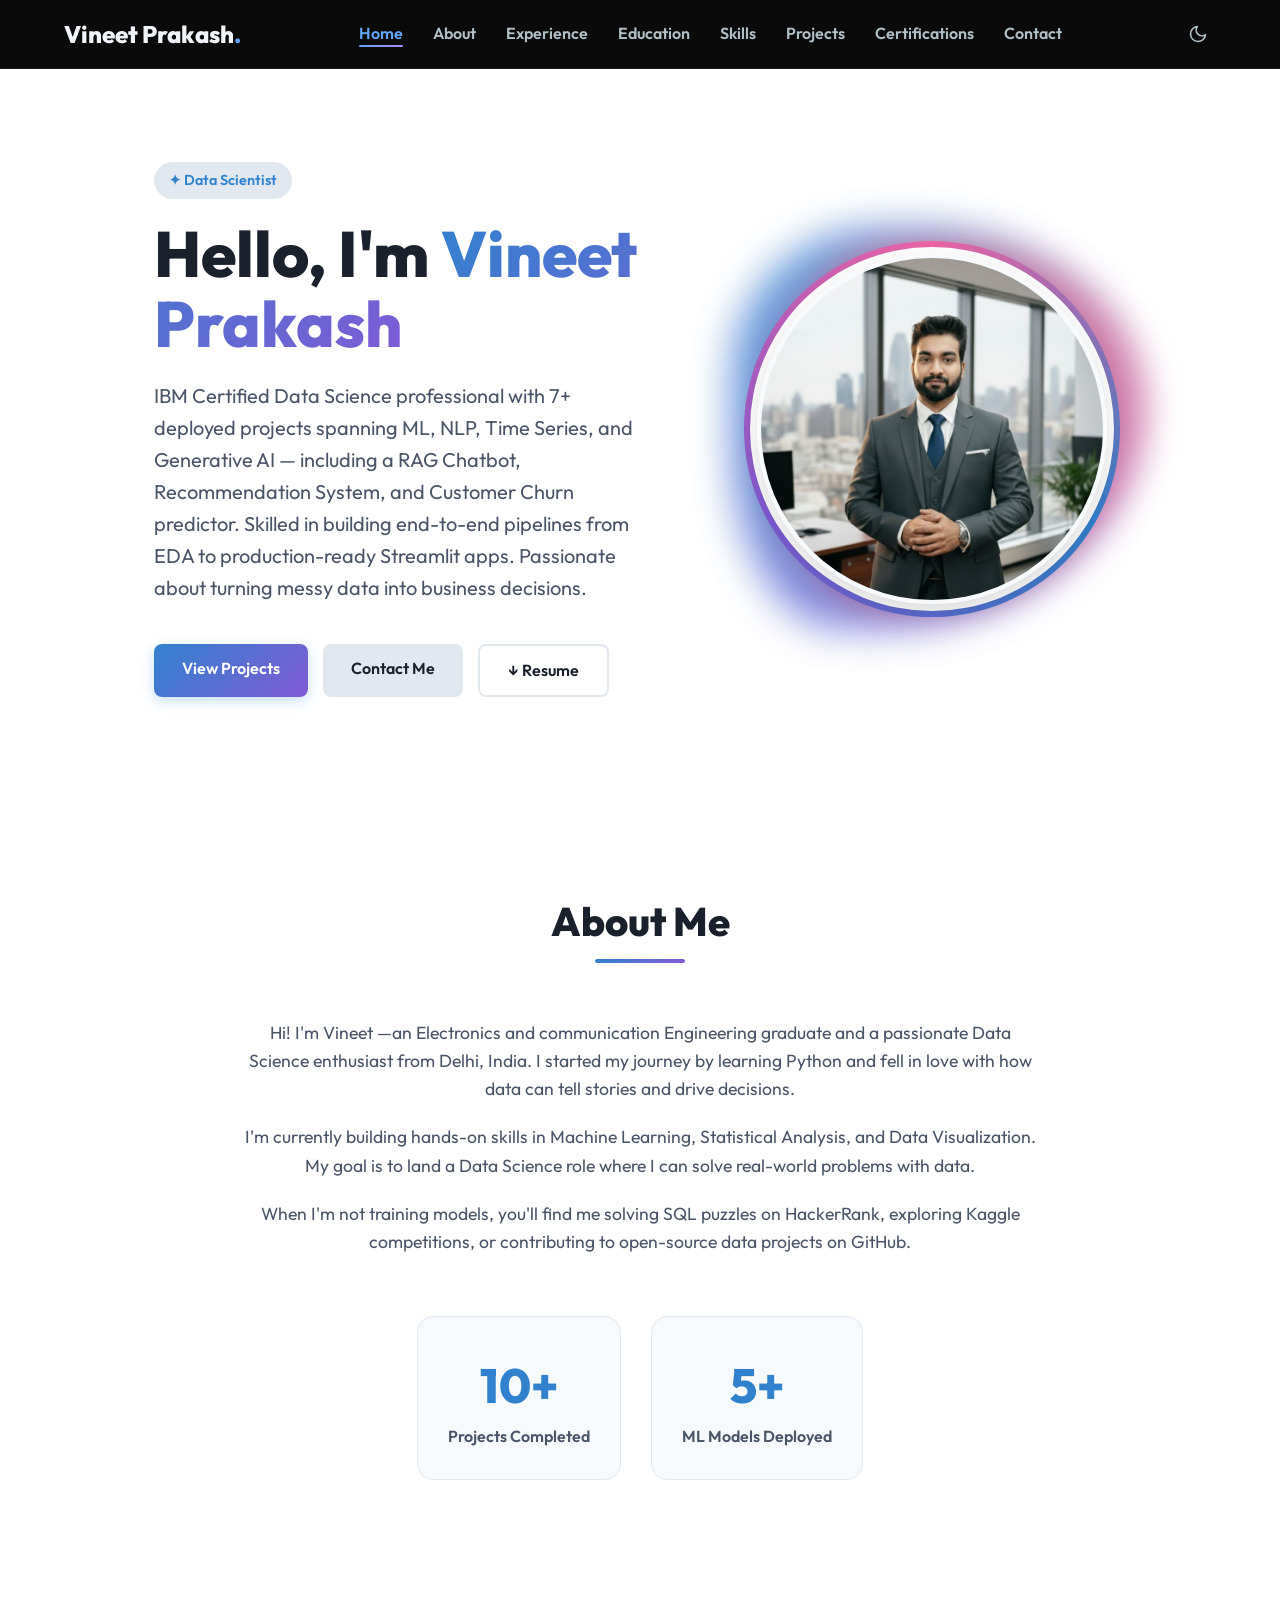
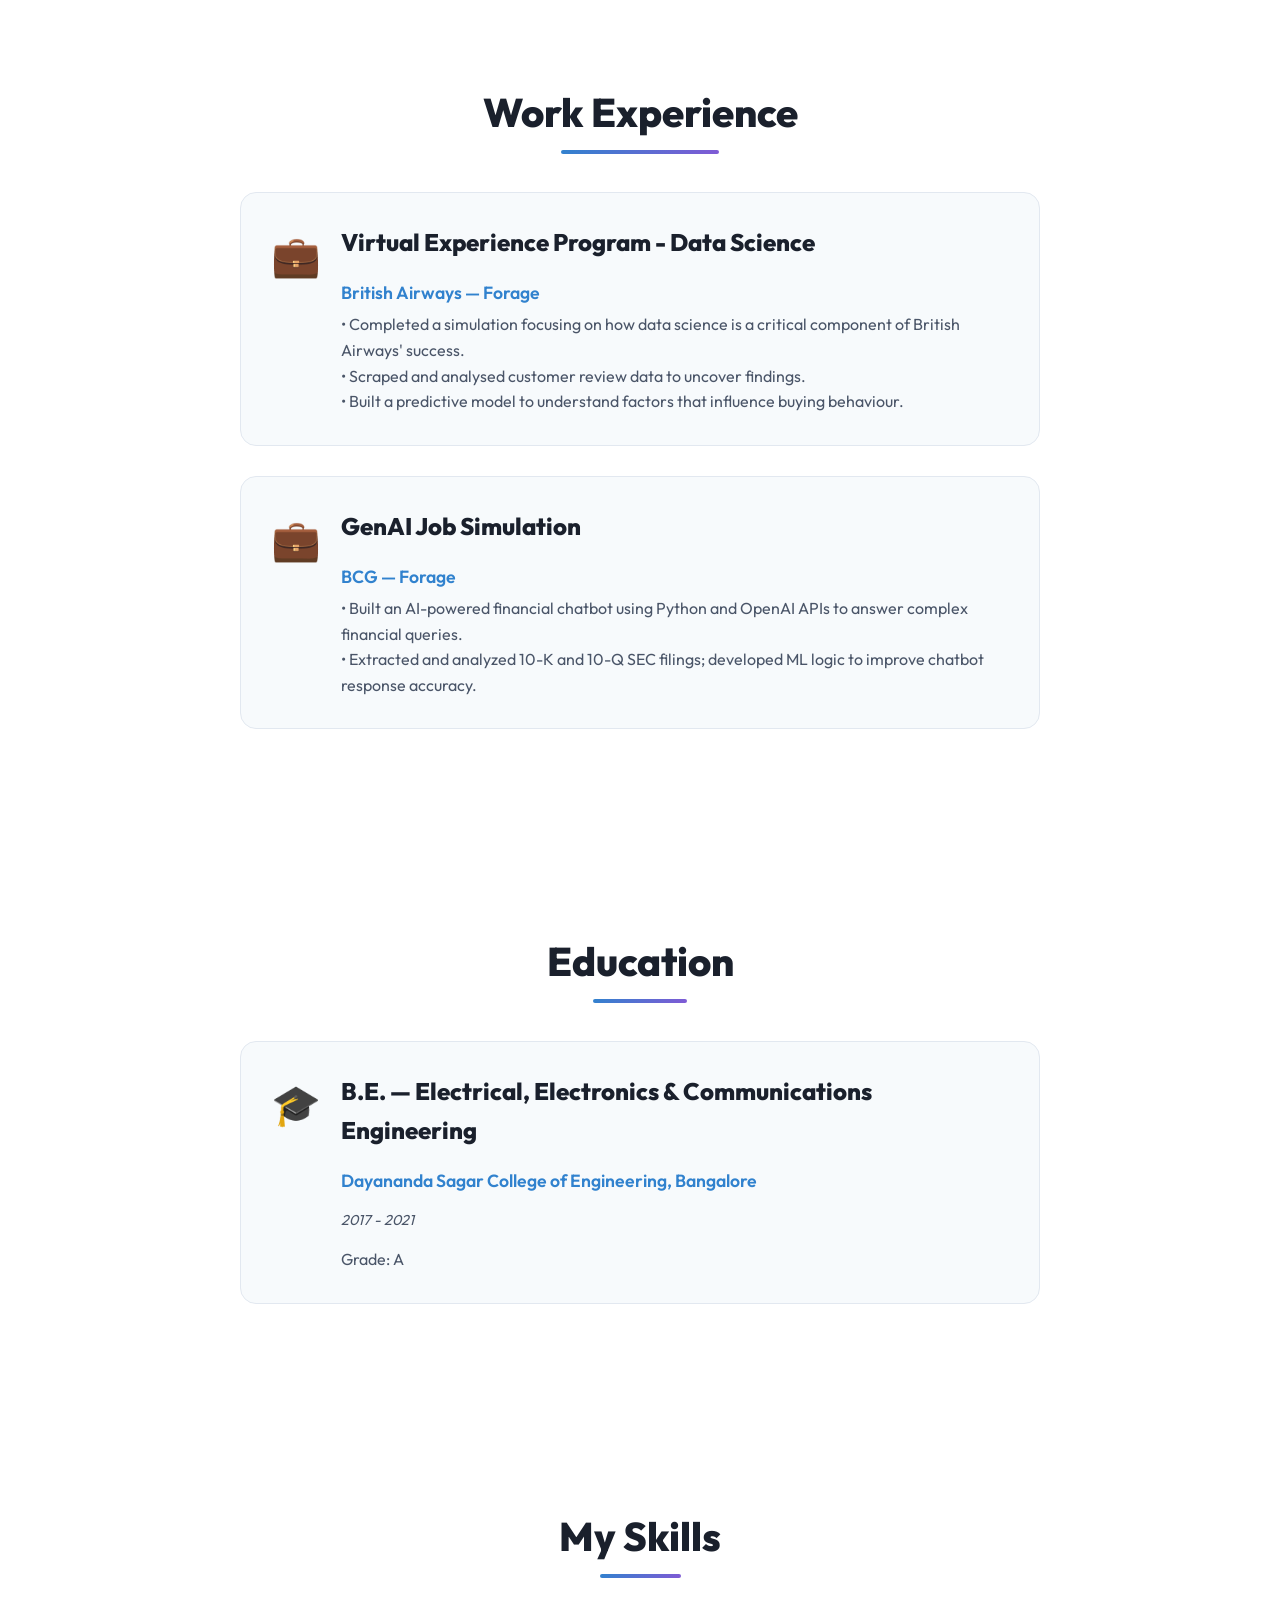
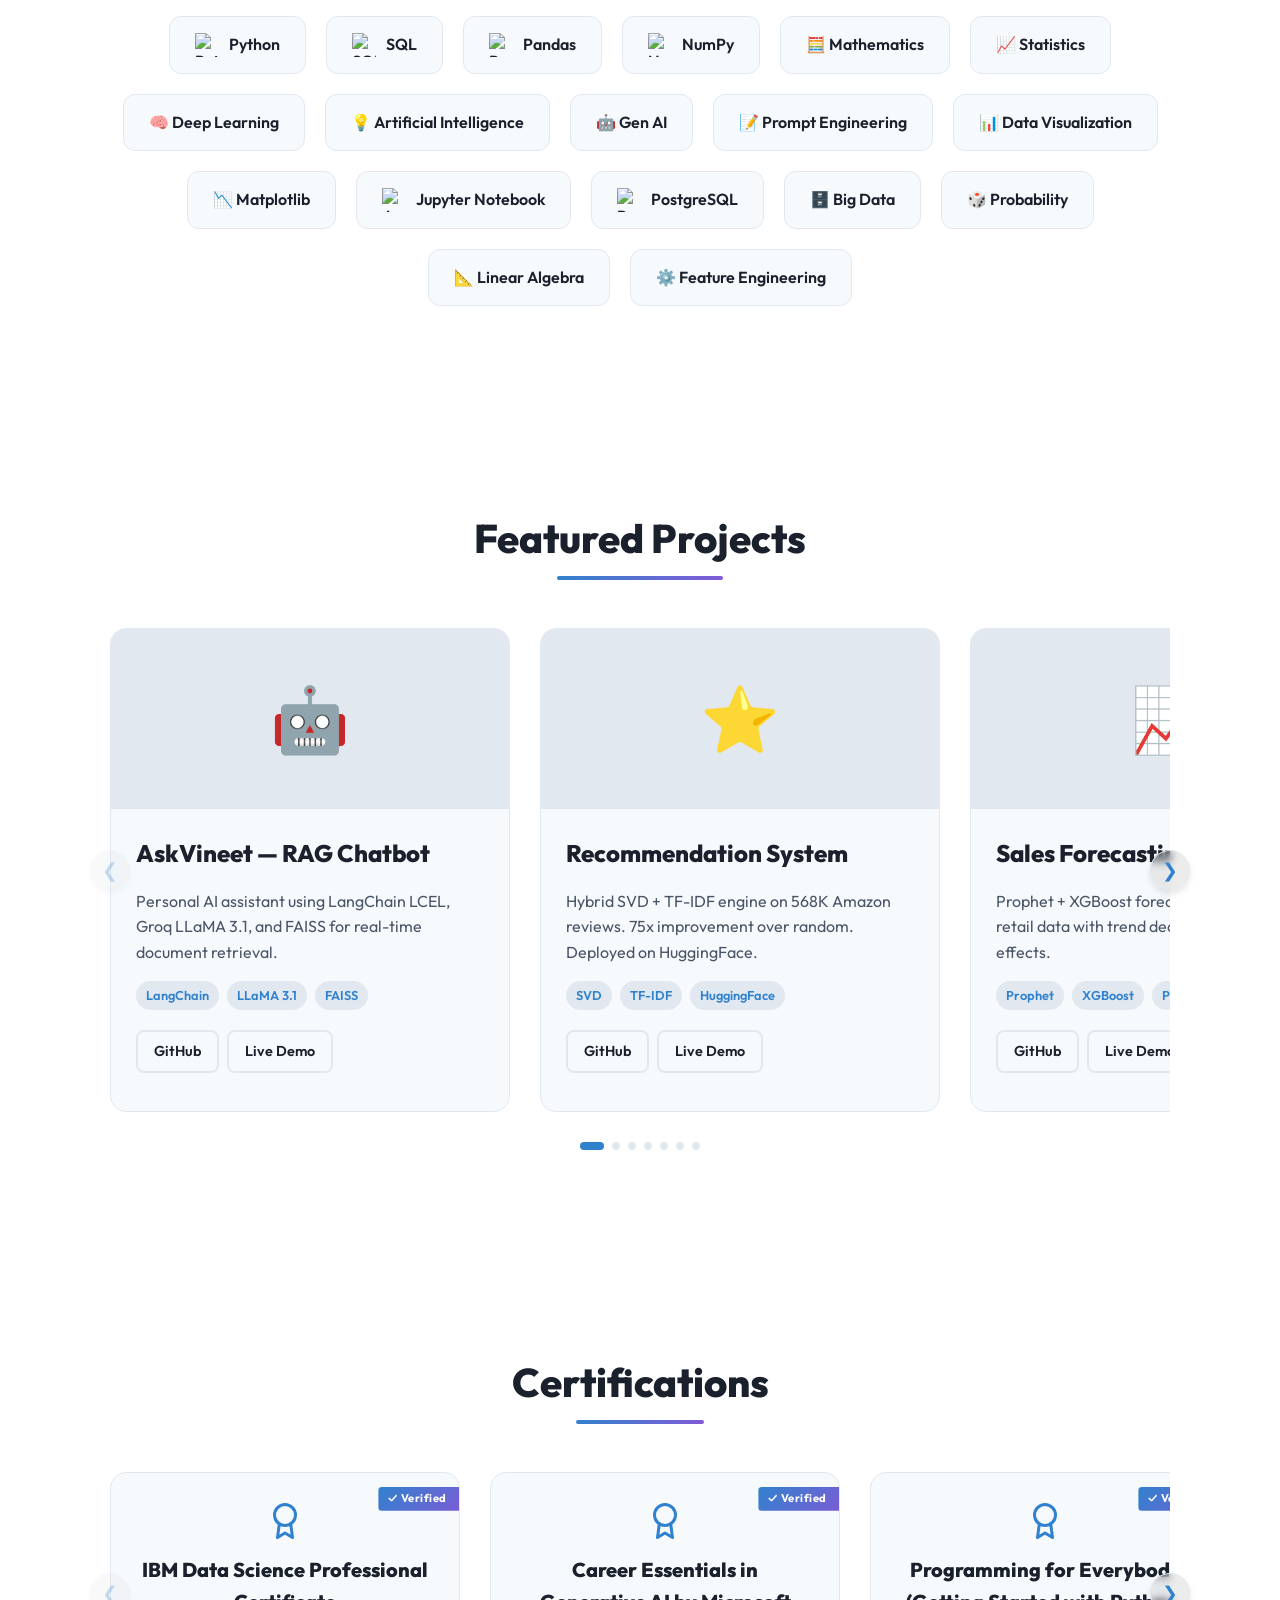
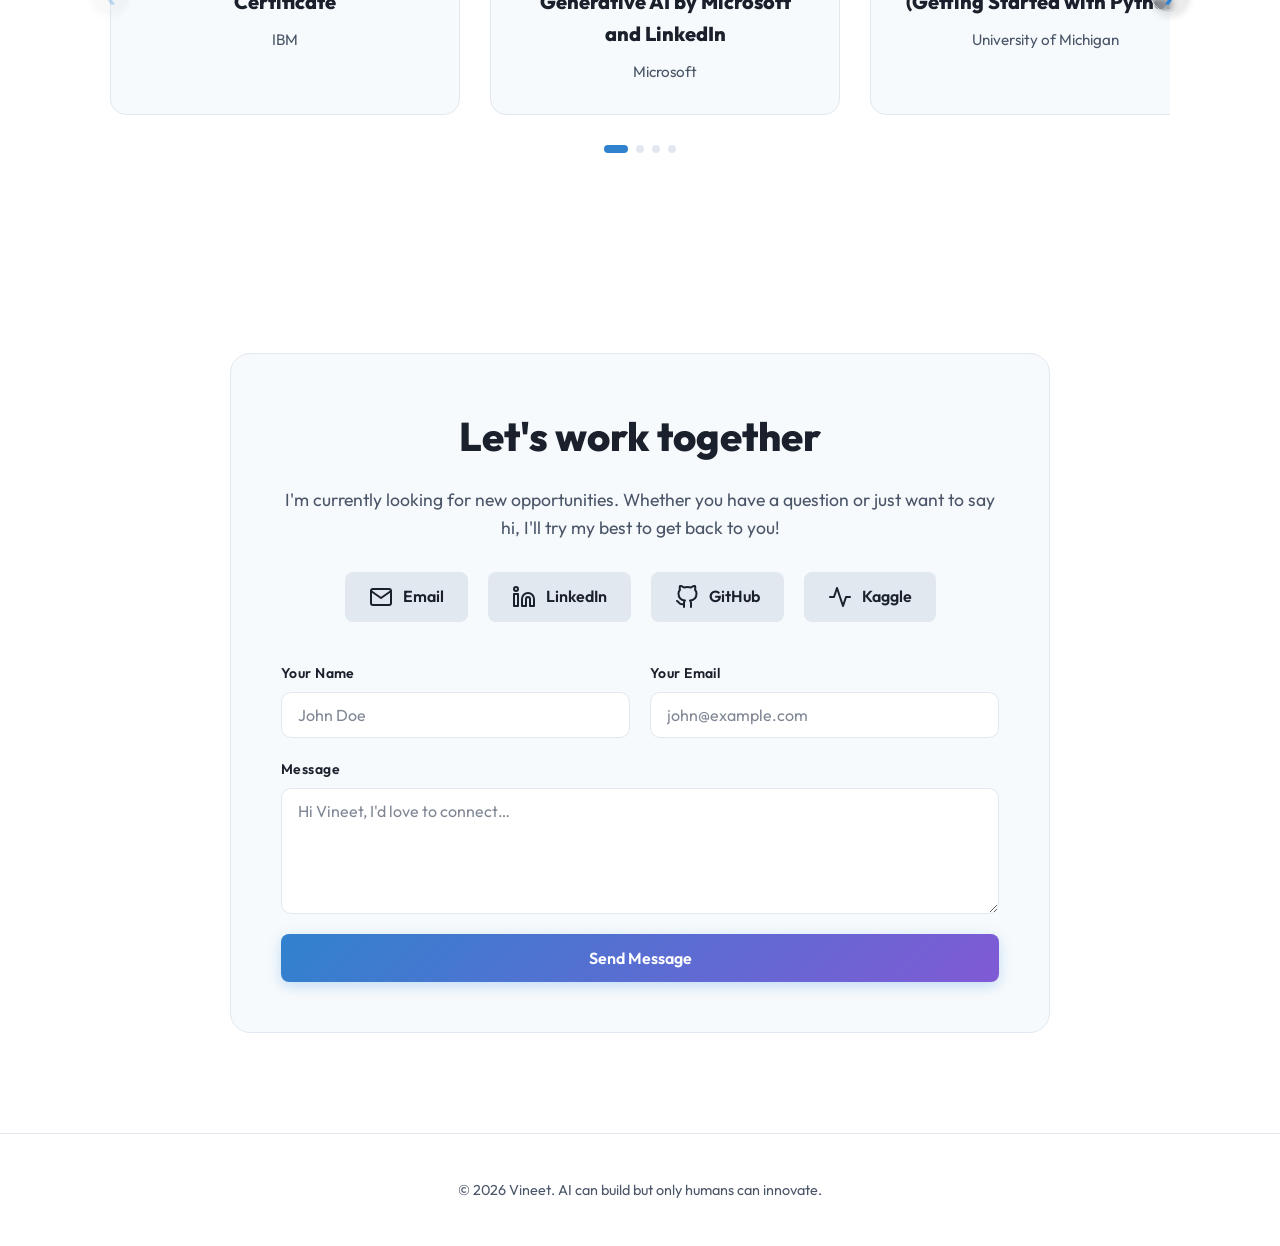
==== index.html @ a3dae2c3 "Add files via upload" ====
<!DOCTYPE html>
<html lang="en">

<head>
    <meta charset="UTF-8">
    <meta name="viewport" content="width=device-width, initial-scale=1.0">
    <title>Vineet | Data Scientist</title>
    <!-- Google Fonts -->
    <link rel="preconnect" href="https://fonts.googleapis.com">
    <link rel="preconnect" href="https://fonts.gstatic.com" crossorigin>
    <link href="https://fonts.googleapis.com/css2?family=Outfit:wght@300;400;600;800&family=Roboto+Mono&display=swap"
        rel="stylesheet">
    <link rel="stylesheet" href="style.css">
</head>

<body>

    <!-- ================= NAVBAR ================= -->
    <nav class="navbar" id="navbar">
        <div class="logo">Vineet Prakash<span class="dot">.</span></div>
        <button class="hamburger" id="hamburger" aria-label="Toggle Menu" aria-expanded="false">
            <span></span><span></span><span></span>
        </button>
        <ul class="nav-links" id="nav-links">
            <li><a href="#home" class="nav-link">Home</a></li>
            <li><a href="#about" class="nav-link">About</a></li>
            <li><a href="#experience" class="nav-link">Experience</a></li>
            <li><a href="#education" class="nav-link">Education</a></li>
            <li><a href="#skills" class="nav-link">Skills</a></li>
            <li><a href="#projects" class="nav-link">Projects</a></li>
            <li><a href="#certifications" class="nav-link">Certifications</a></li>
            <li><a href="#contact" class="nav-link">Contact</a></li>
        </ul>
        <button id="theme-toggle" class="theme-toggle" aria-label="Toggle Theme">
            <svg id="moon-icon" xmlns="http://www.w3.org/2000/svg" width="20" height="20" viewBox="0 0 24 24"
                fill="none" stroke="currentColor" stroke-width="2" stroke-linecap="round" stroke-linejoin="round"
                class="feather feather-moon">
                <path d="M21 12.79A9 9 0 1 1 11.21 3 7 7 0 0 0 21 12.79z"></path>
            </svg>
            <svg id="sun-icon" xmlns="http://www.w3.org/2000/svg" width="20" height="20" viewBox="0 0 24 24" fill="none"
                stroke="currentColor" stroke-width="2" stroke-linecap="round" stroke-linejoin="round"
                class="feather feather-sun" style="display: none;">
                <circle cx="12" cy="12" r="5"></circle>
                <line x1="12" y1="1" x2="12" y2="3"></line>
                <line x1="12" y1="21" x2="12" y2="23"></line>
                <line x1="4.22" y1="4.22" x2="5.64" y2="5.64"></line>
                <line x1="18.36" y1="18.36" x2="19.78" y2="19.78"></line>
                <line x1="1" y1="12" x2="3" y2="12"></line>
                <line x1="21" y1="12" x2="23" y2="12"></line>
                <line x1="4.22" y1="19.78" x2="5.64" y2="18.36"></line>
                <line x1="18.36" y1="5.64" x2="19.78" y2="4.22"></line>
            </svg>
        </button>
    </nav>
    <div class="nav-overlay" id="nav-overlay"></div>

    <!-- ================= HERO ================= -->
    <section id="home" class="hero">
        <div class="hero-content">
            <div class="badge">✦ Data Scientist</div>
            <h1>Hello, I'm <span class="gradient-text">Vineet Prakash</span></h1>
            <p>IBM Certified Data Science professional with 7+ deployed projects spanning ML, NLP, Time Series, and Generative AI — including a RAG Chatbot, Recommendation System, and Customer Churn predictor. 
                Skilled in building end-to-end pipelines from EDA to production-ready Streamlit apps. Passionate about turning messy data into business decisions.
            </p>
            <div class="hero-buttons">
                <a href="#projects" class="btn btn-primary">View Projects</a>
                <a href="#contact" class="btn btn-secondary">Contact Me</a>
                <a href="resume.pdf" download class="btn btn-outline">↓ Resume</a>
            </div>
        </div>
        <div class="hero-graphic">
            <div class="blob"></div>
            <div class="blob blob-2"></div>
            <div class="profile-wrapper">
                <div class="dp-ring"></div>
                <div class="dp-ripple"></div>
                <img src="profile.jpg" alt="Vineet Prakash" class="profile-img">
            </div>
        </div>
    </section>

    <!-- ================= ABOUT ================= -->
    <section id="about" class="about section">
        <h2 class="section-title">About Me</h2>
        <div class="about-content grid">
            <div class="about-text">
                <p>
                    Hi! I'm Vineet —an Electronics and communication Engineering graduate and a passionate Data Science
                    enthusiast from Delhi, India. I started my journey by learning Python and fell in love with how data
                    can tell stories and drive decisions.
                </p>
                <p>
                    I'm currently building hands-on skills in Machine Learning, Statistical Analysis, and Data
                    Visualization.
                    My goal is to land a Data Science role where I can solve real-world problems with data.
                </p>
                <p>
                    When I'm not training models, you'll find me solving SQL puzzles on HackerRank,
                    exploring Kaggle competitions, or contributing to open-source data projects on GitHub.
                </p>
            </div>
            <div class="about-stats">
                <div class="stat-box">
                    <h3>10+</h3>
                    <p>Projects Completed</p>
                </div>
                <div class="stat-box">
                    <h3>5+</h3>
                    <p>ML Models Deployed</p>
                </div>
            </div>
        </div>
    </section>

    <!-- ================= EXPERIENCE ================= -->
    <section id="experience" class="experience section">
        <h2 class="section-title">Work Experience</h2>
        <div class="education-grid">
            <div class="education-card">
                <div class="education-icon">💼</div>
                <div class="education-info">
                    <h3>Virtual Experience Program - Data Science</h3>
                    <p class="institution">British Airways — Forage</p>
                    <p class="description">
                        • Completed a simulation focusing on how data science is a critical component of British Airways' success.<br>
                        • Scraped and analysed customer review data to uncover findings.<br>
                        • Built a predictive model to understand factors that influence buying behaviour.
                    </p>
                </div>
            </div>
            
            <div class="education-card">
                <div class="education-icon">💼</div>
                <div class="education-info">
                    <h3>GenAI Job Simulation</h3>
                    <p class="institution">BCG — Forage</p>
                    <p class="description">
                        • Built an AI-powered financial chatbot using Python and OpenAI APIs to answer complex financial queries.<br>
                        • Extracted and analyzed 10-K and 10-Q SEC filings; developed ML logic to improve chatbot response accuracy.
                    </p>
                </div>
            </div>
        </div>
    </section>

    <!-- ================= EDUCATION ================= -->
    <section id="education" class="education section">
        <h2 class="section-title">Education</h2>
        <div class="education-grid">
            <div class="education-card">
                <div class="education-icon">🎓</div>
                <div class="education-info">
                    <h3>B.E. — Electrical, Electronics & Communications Engineering</h3>
                    <p class="institution">Dayananda Sagar College of Engineering, Bangalore</p>
                    <p class="duration">2017 - 2021</p>
                    <p class="description">Grade: A</p>
                </div>
            </div>
        </div>
    </section>

    <!-- ================= SKILLS ================= -->
    <section id="skills" class="skills section">
        <h2 class="section-title">My Skills</h2>
        <div class="skill-container">
            <a href="https://www.linkedin.com/in/vineetprakash03/details/skills/" target="_blank" rel="noopener noreferrer" class="skill"><img src="https://cdn.jsdelivr.net/gh/devicons/devicon/icons/python/python-original.svg"
                    alt="Python" class="skill-icon"> Python</a>
            <a href="https://www.linkedin.com/in/vineetprakash03/details/skills/" target="_blank" rel="noopener noreferrer" class="skill"><img
                    src="https://cdn.jsdelivr.net/gh/devicons/devicon/icons/sqldeveloper/sqldeveloper-original.svg"
                    alt="SQL" class="skill-icon"> SQL</a>
            <a href="https://www.linkedin.com/in/vineetprakash03/details/skills/" target="_blank" rel="noopener noreferrer" class="skill"><img src="https://cdn.jsdelivr.net/gh/devicons/devicon/icons/pandas/pandas-original.svg"
                    alt="Pandas" class="skill-icon"> Pandas</a>
            <a href="https://www.linkedin.com/in/vineetprakash03/details/skills/" target="_blank" rel="noopener noreferrer" class="skill"><img src="https://cdn.jsdelivr.net/gh/devicons/devicon/icons/numpy/numpy-original.svg"
                    alt="NumPy" class="skill-icon"> NumPy</a>
            <a href="https://www.linkedin.com/in/vineetprakash03/details/skills/" target="_blank" rel="noopener noreferrer" class="skill">🧮 Mathematics</a>
            <a href="https://www.linkedin.com/in/vineetprakash03/details/skills/" target="_blank" rel="noopener noreferrer" class="skill">📈 Statistics</a>
            <a href="https://www.linkedin.com/in/vineetprakash03/details/skills/" target="_blank" rel="noopener noreferrer" class="skill">🧠 Deep Learning</a>
            <a href="https://www.linkedin.com/in/vineetprakash03/details/skills/" target="_blank" rel="noopener noreferrer" class="skill">💡 Artificial Intelligence</a>
            <a href="https://www.linkedin.com/in/vineetprakash03/details/skills/" target="_blank" rel="noopener noreferrer" class="skill">🤖 Gen AI</a>
            <a href="https://www.linkedin.com/in/vineetprakash03/details/skills/" target="_blank" rel="noopener noreferrer" class="skill">📝 Prompt Engineering</a>
            <a href="https://www.linkedin.com/in/vineetprakash03/details/skills/" target="_blank" rel="noopener noreferrer" class="skill">📊 Data Visualization</a>
            <a href="https://www.linkedin.com/in/vineetprakash03/details/skills/" target="_blank" rel="noopener noreferrer" class="skill">📉 Matplotlib</a>
            <a href="https://www.linkedin.com/in/vineetprakash03/details/skills/" target="_blank" rel="noopener noreferrer" class="skill"><img src="https://cdn.jsdelivr.net/gh/devicons/devicon/icons/jupyter/jupyter-original.svg" alt="Jupyter" class="skill-icon"> Jupyter Notebook</a>
            <a href="https://www.linkedin.com/in/vineetprakash03/details/skills/" target="_blank" rel="noopener noreferrer" class="skill"><img src="https://cdn.jsdelivr.net/gh/devicons/devicon/icons/postgresql/postgresql-original.svg" alt="PostgreSQL" class="skill-icon"> PostgreSQL</a>
            <a href="https://www.linkedin.com/in/vineetprakash03/details/skills/" target="_blank" rel="noopener noreferrer" class="skill">🗄️ Big Data</a>
            <a href="https://www.linkedin.com/in/vineetprakash03/details/skills/" target="_blank" rel="noopener noreferrer" class="skill">🎲 Probability</a>
            <a href="https://www.linkedin.com/in/vineetprakash03/details/skills/" target="_blank" rel="noopener noreferrer" class="skill">📐 Linear Algebra</a>
            <a href="https://www.linkedin.com/in/vineetprakash03/details/skills/" target="_blank" rel="noopener noreferrer" class="skill">⚙️ Feature Engineering</a>
        </div>
    </section>

    <!-- ================= PROJECTS ================= -->
    <section id="projects" class="projects section">
        <h2 class="section-title">Featured Projects</h2>
        <div class="slider-wrapper" id="projects-slider">
            <button class="slider-btn left" aria-label="Scroll left">&#10094;</button>
            <div class="project-grid slider-content" id="projects-content">
                <div class="project-card">
                    <div class="project-img-placeholder">🤖</div>
                    <div class="project-info">
                        <h3>AskVineet — RAG Chatbot</h3>
                        <p>Personal AI assistant using LangChain LCEL, Groq LLaMA 3.1, and FAISS for real-time document retrieval.</p>
                        <div class="project-tags">
                            <span>LangChain</span><span>LLaMA 3.1</span><span>FAISS</span>
                        </div>
                        <div style="display: flex; gap: 0.5rem; margin-top: 1rem;">
                            <a href="https://github.com/vin1bun/rag-chatbot" target="_blank" rel="noopener noreferrer" class="btn btn-outline" style="padding: 0.5rem 1rem; font-size: 0.9rem;">GitHub</a>
                            <a href="https://rag-chatbot-nzuynzjvn4c2iwj6tfm9dr.streamlit.app/" target="_blank" rel="noopener noreferrer" class="btn btn-outline" style="padding: 0.5rem 1rem; font-size: 0.9rem;">Live Demo</a>
                        </div>
                    </div>
                </div>
                <div class="project-card">
                    <div class="project-img-placeholder">⭐</div>
                    <div class="project-info">
                        <h3>Recommendation System</h3>
                        <p>Hybrid SVD + TF-IDF engine on 568K Amazon reviews. 75x improvement over random. Deployed on HuggingFace.</p>
                        <div class="project-tags">
                            <span>SVD</span><span>TF-IDF</span><span>HuggingFace</span>
                        </div>
                        <div style="display: flex; gap: 0.5rem; margin-top: 1rem;">
                            <a href="https://github.com/vin1bun/recommendation-system" target="_blank" rel="noopener noreferrer" class="btn btn-outline" style="padding: 0.5rem 1rem; font-size: 0.9rem;">GitHub</a>
                            <a href="https://recommendation-system-muslueqcfthbzlbzbdowwe.streamlit.app/" target="_blank" rel="noopener noreferrer" class="btn btn-outline" style="padding: 0.5rem 1rem; font-size: 0.9rem;">Live Demo</a>
                        </div>
                    </div>
                </div>
                <div class="project-card">
                    <div class="project-img-placeholder">📈</div>
                    <div class="project-info">
                        <h3>Sales Forecasting</h3>
                        <p>Prophet + XGBoost forecasting on 3M rows of retail data with trend decomposition and holiday effects.</p>
                        <div class="project-tags">
                            <span>Prophet</span><span>XGBoost</span><span>Python</span>
                        </div>
                        <div style="display: flex; gap: 0.5rem; margin-top: 1rem;">
                            <a href="https://github.com/vin1bun/store-sales-forecasting" target="_blank" rel="noopener noreferrer" class="btn btn-outline" style="padding: 0.5rem 1rem; font-size: 0.9rem;">GitHub</a>
                            <a href="https://store-sales-forecasting-hosig7yav6sekcchgkrkkk.streamlit.app/" target="_blank" rel="noopener noreferrer" class="btn btn-outline" style="padding: 0.5rem 1rem; font-size: 0.9rem;">Live Demo</a>
                        </div>
                    </div>
                </div>
                <div class="project-card">
                    <div class="project-img-placeholder">👥</div>
                    <div class="project-info">
                        <h3>Customer Churn Prediction</h3>
                        <p>XGBoost + SHAP + Optuna pipeline achieving AUC 0.829. Includes explainability dashboards for business use.</p>
                        <div class="project-tags">
                            <span>XGBoost</span><span>SHAP</span><span>Optuna</span>
                        </div>
                        <div style="display: flex; gap: 0.5rem; margin-top: 1rem;">
                            <a href="https://github.com/vin1bun/customer-churn-prediction" target="_blank" rel="noopener noreferrer" class="btn btn-outline" style="padding: 0.5rem 1rem; font-size: 0.9rem;">GitHub</a>
                            <a href="https://customer-churn-prediction-scoxvfmcnhs84xzcqxjqnh.streamlit.app/" target="_blank" rel="noopener noreferrer" class="btn btn-outline" style="padding: 0.5rem 1rem; font-size: 0.9rem;">Live Demo</a>
                        </div>
                    </div>
                </div>
                <div class="project-card">
                    <div class="project-img-placeholder">💳</div>
                    <div class="project-info">
                        <h3>Loan Default Classifier</h3>
                        <p>XGBoost + SMOTE for imbalanced credit risk data. AUC 0.743 with precision-recall threshold tuning.</p>
                        <div class="project-tags">
                            <span>XGBoost</span><span>SMOTE</span><span>Python</span>
                        </div>
                        <div style="display: flex; gap: 0.5rem; margin-top: 1rem;">
                            <a href="https://github.com/vin1bun/loan-default-prediction" target="_blank" rel="noopener noreferrer" class="btn btn-outline" style="padding: 0.5rem 1rem; font-size: 0.9rem;">GitHub</a>
                            <a href="https://loan-default-prediction-l4joskzu8jcyxia6ftuucm.streamlit.app/" target="_blank" rel="noopener noreferrer" class="btn btn-outline" style="padding: 0.5rem 1rem; font-size: 0.9rem;">Live Demo</a>
                        </div>
                    </div>
                </div>
                <div class="project-card">
                    <div class="project-img-placeholder">🏦</div>
                    <div class="project-info">
                        <h3>SecureBank Management System</h3>
                        <p>Secure banking app with Python OOP, SHA-256 hashing, and an interactive Streamlit dashboard.</p>
                        <div class="project-tags">
                            <span>Python OOP</span><span>SHA-256</span><span>Streamlit</span>
                        </div>
                        <div style="display: flex; gap: 0.5rem; margin-top: 1rem;">
                            <a href="https://github.com/vin1bun/securebank-management-system" target="_blank" rel="noopener noreferrer" class="btn btn-outline" style="padding: 0.5rem 1rem; font-size: 0.9rem;">GitHub</a>
                            <a href="https://securebank-management-system-sldc9rsmhu9jearzdzsgyk.streamlit.app/" target="_blank" rel="noopener noreferrer" class="btn btn-outline" style="padding: 0.5rem 1rem; font-size: 0.9rem;">Live Demo</a>
                        </div>
                    </div>
                </div>
                <div class="project-card">
                    <div class="project-img-placeholder">📁</div>
                    <div class="project-info">
                        <h3>FileForge</h3>
                        <p>Automated file organizer with duplicate detection, logging, and Streamlit UI for non-technical users.</p>
                        <div class="project-tags">
                            <span>Python</span><span>Automation</span><span>Streamlit</span>
                        </div>
                        <div style="display: flex; gap: 0.5rem; margin-top: 1rem;">
                            <a href="https://github.com/vin1bun/fileforge-file-management-system" target="_blank" rel="noopener noreferrer" class="btn btn-outline" style="padding: 0.5rem 1rem; font-size: 0.9rem;">GitHub</a>
                            <a href="https://fileforge-file-management-system-5xwfuicvaayezacymzitcz.streamlit.app/" target="_blank" rel="noopener noreferrer" class="btn btn-outline" style="padding: 0.5rem 1rem; font-size: 0.9rem;">Live Demo</a>
                        </div>
                    </div>
                </div>
            </div>
            <button class="slider-btn right" aria-label="Scroll right">&#10095;</button>
        </div>
        <div class="slider-dots" id="projects-dots"></div>
    </section>

    <!-- ================= CERTIFICATIONS ================= -->
    <section id="certifications" class="certifications section">
        <h2 class="section-title">Certifications</h2>
        <div class="slider-wrapper" id="certs-slider">
            <button class="slider-btn left" aria-label="Scroll left">&#10094;</button>
            <div class="cert-grid slider-content" id="certs-content">
                <a href="https://www.coursera.org/account/accomplishments/specialization/2VO16QQ90O64" target="_blank" rel="noopener noreferrer" class="cert-card">
                    <div class="cert-badge">✓ Verified</div>
                    <div class="cert-icon">
                        <svg xmlns="http://www.w3.org/2000/svg" width="36" height="36" viewBox="0 0 24 24" fill="none"
                            stroke="currentColor" stroke-width="2" stroke-linecap="round" stroke-linejoin="round"
                            class="feather feather-award">
                            <circle cx="12" cy="8" r="7"></circle>
                            <polyline points="8.21 13.89 7 23 12 20 17 23 15.79 13.88"></polyline>
                        </svg>
                    </div>
                    <div class="cert-info">
                        <h3>IBM Data Science Professional Certificate</h3>
                        <p>IBM</p>
                    </div>
                </a>
                <a href="https://www.linkedin.com/learning/certificates/f596aacb0aad929a872c24c6182131ad9e0d44c032a205a46b5b1302c2e99044" target="_blank" rel="noopener noreferrer" class="cert-card">
                    <div class="cert-badge">✓ Verified</div>
                    <div class="cert-icon">
                        <svg xmlns="http://www.w3.org/2000/svg" width="36" height="36" viewBox="0 0 24 24" fill="none"
                            stroke="currentColor" stroke-width="2" stroke-linecap="round" stroke-linejoin="round"
                            class="feather feather-award">
                            <circle cx="12" cy="8" r="7"></circle>
                            <polyline points="8.21 13.89 7 23 12 20 17 23 15.79 13.88"></polyline>
                        </svg>
                    </div>
                    <div class="cert-info">
                        <h3>Career Essentials in Generative AI by Microsoft and LinkedIn</h3>
                        <p>Microsoft</p>
                    </div>
                </a>
                <a href="https://www.coursera.org/account/accomplishments/verify/IU85QL469DAL" target="_blank" rel="noopener noreferrer" class="cert-card">
                    <div class="cert-badge">✓ Verified</div>
                    <div class="cert-icon">
                        <svg xmlns="http://www.w3.org/2000/svg" width="36" height="36" viewBox="0 0 24 24" fill="none"
                            stroke="currentColor" stroke-width="2" stroke-linecap="round" stroke-linejoin="round"
                            class="feather feather-award">
                            <circle cx="12" cy="8" r="7"></circle>
                            <polyline points="8.21 13.89 7 23 12 20 17 23 15.79 13.88"></polyline>
                        </svg>
                    </div>
                    <div class="cert-info">
                        <h3>Programming for Everybody (Getting Started with Python)</h3>
                        <p> University of Michigan</p>
                    </div>
                </a>
                <a href="https://www.coursera.org/account/accomplishments/specialization/XEMMU3IHTIS6" target="_blank" rel="noopener noreferrer" class="cert-card">
                    <div class="cert-badge">✓ Verified</div>
                    <div class="cert-icon">
                        <svg xmlns="http://www.w3.org/2000/svg" width="36" height="36" viewBox="0 0 24 24" fill="none"
                            stroke="currentColor" stroke-width="2" stroke-linecap="round" stroke-linejoin="round"
                            class="feather feather-award">
                            <circle cx="12" cy="8" r="7"></circle>
                            <polyline points="8.21 13.89 7 23 12 20 17 23 15.79 13.88"></polyline>
                        </svg>
                    </div>
                    <div class="cert-info">
                        <h3>Google Prompting Essentials Specialization &amp; AI</h3>
                        <p> Google </p>
                    </div>
                </a>
            </div>
            <button class="slider-btn right" aria-label="Scroll right">&#10095;</button>
        </div>
        <div class="slider-dots" id="certs-dots"></div>
    </section>

    <!-- ================= CONTACT ================= -->
    <section id="contact" class="contact section">
        <div class="contact-box">
            <h2>Let's work together</h2>
            <p>I'm currently looking for new opportunities. Whether you have a question or just want to say hi, I'll try
                my best to get back to you!</p>
            <div class="contact-links">
                <a href="mailto:vineetprakash03@gmail.com" class="contact-item" onclick="previewEmail(event)">
                    <svg xmlns="http://www.w3.org/2000/svg" width="24" height="24" viewBox="0 0 24 24" fill="none"
                        stroke="currentColor" stroke-width="2" stroke-linecap="round" stroke-linejoin="round"
                        class="feather feather-mail">
                        <path d="M4 4h16c1.1 0 2 .9 2 2v12c0 1.1-.9 2-2 2H4c-1.1 0-2-.9-2-2V6c0-1.1.9-2 2-2z"></path>
                        <polyline points="22,6 12,13 2,6"></polyline>
                    </svg>
                    <span>Email</span>
                </a>
                <a href="https://www.linkedin.com/in/vineetprakash03/" target="_blank" class="contact-item">
                    <svg xmlns="http://www.w3.org/2000/svg" width="24" height="24" viewBox="0 0 24 24" fill="none"
                        stroke="currentColor" stroke-width="2" stroke-linecap="round" stroke-linejoin="round"
                        class="feather feather-linkedin">
                        <path d="M16 8a6 6 0 0 1 6 6v7h-4v-7a2 2 0 0 0-2-2 2 2 0 0 0-2 2v7h-4v-7a6 6 0 0 1 6-6z"></path>
                        <rect x="2" y="9" width="4" height="12"></rect>
                        <circle cx="4" cy="4" r="2"></circle>
                    </svg>
                    LinkedIn
                </a>
                <a href="https://github.com/vin1bun" target="_blank" class="contact-item">
                    <svg xmlns="http://www.w3.org/2000/svg" width="24" height="24" viewBox="0 0 24 24" fill="none"
                        stroke="currentColor" stroke-width="2" stroke-linecap="round" stroke-linejoin="round"
                        class="feather feather-github">
                        <path
                            d="M9 19c-5 1.5-5-2.5-7-3m14 6v-3.87a3.37 3.37 0 0 0-.94-2.61c3.14-.35 6.44-1.54 6.44-7A5.44 5.44 0 0 0 20 4.77 5.07 5.07 0 0 0 19.91 1S18.73.65 16 2.48a13.38 13.38 0 0 0-7 0C6.27.65 5.09 1 5.09 1A5.07 5.07 0 0 0 5 4.77a5.44 5.44 0 0 0-1.5 3.78c0 5.42 3.3 6.61 6.44 7A3.37 3.37 0 0 0 9 18.13V22">
                        </path>
                    </svg>
                    GitHub
                </a>
                <a href="https://www.kaggle.com/vin1bun" target="_blank" class="contact-item">
                    <svg xmlns="http://www.w3.org/2000/svg" width="24" height="24" viewBox="0 0 24 24" fill="none"
                        stroke="currentColor" stroke-width="2" stroke-linecap="round" stroke-linejoin="round"
                        class="feather feather-activity">
                        <polyline points="22 12 18 12 15 21 9 3 6 12 2 12"></polyline>
                    </svg>
                    Kaggle
                </a>
            </div>

            <!-- ── Formspree Contact Form ── -->
            <form id="contact-form" class="contact-form" action="https://formspree.io/f/xrejggrl" method="POST">
                <div class="form-row">
                    <div class="form-group">
                        <label for="form-name">Your Name</label>
                        <input type="text" id="form-name" name="name" placeholder="John Doe" required>
                    </div>
                    <div class="form-group">
                        <label for="form-email">Your Email</label>
                        <input type="email" id="form-email" name="email" placeholder="john@example.com" required>
                    </div>
                </div>
                <div class="form-group">
                    <label for="form-message">Message</label>
                    <textarea id="form-message" name="message" rows="5" placeholder="Hi Vineet, I'd love to connect…" required></textarea>
                </div>
                <button type="submit" class="btn btn-primary form-submit-btn" id="form-submit-btn">
                    <span id="btn-text">Send Message</span>
                    <svg id="btn-spinner" xmlns="http://www.w3.org/2000/svg" width="18" height="18" viewBox="0 0 24 24"
                        fill="none" stroke="currentColor" stroke-width="2.5" stroke-linecap="round"
                        stroke-linejoin="round" style="display:none; animation: spin 0.8s linear infinite;">
                        <line x1="12" y1="2" x2="12" y2="6"></line><line x1="12" y1="18" x2="12" y2="22"></line>
                        <line x1="4.93" y1="4.93" x2="7.76" y2="7.76"></line><line x1="16.24" y1="16.24" x2="19.07" y2="19.07"></line>
                        <line x1="2" y1="12" x2="6" y2="12"></line><line x1="18" y1="12" x2="22" y2="12"></line>
                        <line x1="4.93" y1="19.07" x2="7.76" y2="16.24"></line><line x1="16.24" y1="7.76" x2="19.07" y2="4.93"></line>
                    </svg>
                </button>
                <div id="form-status" class="form-status" aria-live="polite"></div>
            </form>
        </div>
    </section>

    <!-- ================= FOOTER ================= -->
    <footer class="footer">
        <p>© 2026 Vineet. AI can build but only humans can innovate.</p>
    </footer>

    <script>
        // ── Theme Toggle ──────────────────────────────────────
        try {
            (function () {
                const root = document.documentElement;
                let stored = null;
                try { stored = localStorage.getItem('theme'); } catch (e) { console.warn('localStorage access denied'); }
                
                let sysPref = 'light';
                try {
                    sysPref = window.matchMedia('(prefers-color-scheme: dark)').matches ? 'dark' : 'light';
                } catch (e) {}

                const initialTheme = stored || sysPref;
                root.setAttribute('data-theme', initialTheme);

                const toggleBtn = document.getElementById('theme-toggle');
                const moonIcon  = document.getElementById('moon-icon');
                const sunIcon   = document.getElementById('sun-icon');

                function applyTheme(theme) {
                    root.setAttribute('data-theme', theme);
                    try { localStorage.setItem('theme', theme); } catch (e) {}
                    
                    const isDark = theme === 'dark';
                    if (moonIcon) moonIcon.style.display = isDark ? 'none'  : 'block';
                    if (sunIcon)  sunIcon.style.display  = isDark ? 'block' : 'none';
                    
                    if (toggleBtn) {
                        toggleBtn.setAttribute('aria-label', isDark ? 'Switch to light mode' : 'Switch to dark mode');
                        toggleBtn.style.transform = 'rotate(20deg)';
                        setTimeout(() => { toggleBtn.style.transform = ''; }, 250);
                    }
                }

                applyTheme(initialTheme);

                if (toggleBtn) {
                    toggleBtn.onclick = function (e) {
                        e.preventDefault();
                        const currentTheme = root.getAttribute('data-theme');
                        const newTheme = currentTheme === 'dark' ? 'light' : 'dark';
                        console.log('Toggling theme from', currentTheme, 'to', newTheme);
                        applyTheme(newTheme);
                    };
                }
            })();
        } catch (globalErr) {
            console.error('Theme toggle script error:', globalErr);
        }

        // ── Mobile Hamburger Menu ─────────────────────────────
        const hamburger = document.getElementById('hamburger');
        const navLinks  = document.getElementById('nav-links');
        const navOverlay = document.getElementById('nav-overlay');

        function closeMenu() {
            hamburger.classList.remove('open');
            navLinks.classList.remove('open');
            navOverlay.classList.remove('open');
            hamburger.setAttribute('aria-expanded', 'false');
        }

        hamburger.addEventListener('click', () => {
            const isOpen = navLinks.classList.contains('open');
            if (isOpen) { closeMenu(); }
            else {
                hamburger.classList.add('open');
                navLinks.classList.add('open');
                navOverlay.classList.add('open');
                hamburger.setAttribute('aria-expanded', 'true');
            }
        });

        navOverlay.addEventListener('click', closeMenu);
        document.querySelectorAll('.nav-link').forEach(link => link.addEventListener('click', closeMenu));

        // ── Active Nav Link on Scroll ─────────────────────────
        const sections = document.querySelectorAll('section[id]');
        const navLinkEls = document.querySelectorAll('.nav-link');

        const navObserver = new IntersectionObserver((entries) => {
            entries.forEach(entry => {
                if (entry.isIntersecting) {
                    navLinkEls.forEach(a => a.classList.remove('active'));
                    const active = document.querySelector(`.nav-link[href="#${entry.target.id}"]`);
                    if (active) active.classList.add('active');
                }
            });
        }, { threshold: 0.4 });

        sections.forEach(s => navObserver.observe(s));

        // ── Scroll Reveal Animations ──────────────────────────
        const revealObserver = new IntersectionObserver((entries) => {
            entries.forEach(entry => {
                if (entry.isIntersecting) {
                    entry.target.classList.add('active');
                    revealObserver.unobserve(entry.target);
                }
            });
        }, { threshold: 0.1, rootMargin: '0px 0px -50px 0px' });

        document.querySelectorAll('.hero-content, .section-title, .about-text, .stat-box, .project-card, .cert-card, .contact-box').forEach(el => {
            el.classList.add('reveal');
            revealObserver.observe(el);
        });

        document.querySelectorAll('.skill').forEach((el, i) => {
            el.classList.add('reveal');
            el.style.transitionDelay = `${i * 0.07}s`;
            revealObserver.observe(el);
        });

        // ── Email Preview ─────────────────────────────────────
        function previewEmail(e) {
            e.preventDefault();
            const btn  = e.currentTarget;
            const span = btn.querySelector('span');
            if (span.innerText === 'Email') {
                span.innerText = 'vineetprakash03@gmail.com';
                if (navigator.clipboard) navigator.clipboard.writeText('vineetprakash03@gmail.com');
                btn.style.background = 'var(--primary-color)';
                btn.style.color = 'white';
                setTimeout(() => { span.innerText = 'Mail Now'; }, 2500);
            } else {
                window.location.href = 'mailto:vineetprakash03@gmail.com';
            }
        }

        // ── Slider Logic (drag + touch + dots) ───────────────
        function initSlider(wrapperId, contentId, dotsId) {
            const wrapper = document.getElementById(wrapperId);
            const content = document.getElementById(contentId);
            const dotsContainer = document.getElementById(dotsId);
            if (!wrapper || !content) return;

            const leftBtn  = wrapper.querySelector('.slider-btn.left');
            const rightBtn = wrapper.querySelector('.slider-btn.right');

            // ── Dot Indicators
            function buildDots() {
                if (!dotsContainer) return;
                const items = content.children;
                dotsContainer.innerHTML = '';
                Array.from(items).forEach((_, i) => {
                    const dot = document.createElement('button');
                    dot.className = 'slider-dot' + (i === 0 ? ' active' : '');
                    dot.setAttribute('aria-label', `Go to slide ${i + 1}`);
                    dot.addEventListener('click', () => {
                        const itemWidth = items[0].offsetWidth + parseInt(getComputedStyle(content).gap);
                        content.scrollTo({ left: itemWidth * i, behavior: 'smooth' });
                    });
                    dotsContainer.appendChild(dot);
                });
            }

            function updateDots() {
                if (!dotsContainer) return;
                const items = content.children;
                if (!items.length) return;
                const itemWidth = items[0].offsetWidth + parseInt(getComputedStyle(content).gap);
                const activeIdx = Math.round(content.scrollLeft / itemWidth);
                dotsContainer.querySelectorAll('.slider-dot').forEach((d, i) => {
                    d.classList.toggle('active', i === activeIdx);
                });
                // Show/hide buttons
                if (leftBtn)  leftBtn.style.opacity  = content.scrollLeft <= 0 ? '0.3' : '1';
                if (rightBtn) rightBtn.style.opacity = content.scrollLeft + content.clientWidth >= content.scrollWidth - 2 ? '0.3' : '1';
            }

            buildDots();
            content.addEventListener('scroll', updateDots, { passive: true });
            updateDots();

            // ── Arrow Buttons
            if (leftBtn)  leftBtn.addEventListener('click',  () => content.scrollBy({ left: -340, behavior: 'smooth' }));
            if (rightBtn) rightBtn.addEventListener('click', () => content.scrollBy({ left:  340, behavior: 'smooth' }));

            // ── Mouse Drag
            let isDown = false, startX, scrollLeft;

            content.addEventListener('mousedown', (e) => {
                isDown = true;
                content.style.cursor = 'grabbing';
                content.style.scrollBehavior = 'auto';
                startX = e.pageX - content.offsetLeft;
                scrollLeft = content.scrollLeft;
            });
            content.addEventListener('mouseleave', () => { isDown = false; content.style.cursor = 'grab'; content.style.scrollBehavior = 'smooth'; });
            content.addEventListener('mouseup',    () => { isDown = false; content.style.cursor = 'grab'; content.style.scrollBehavior = 'smooth'; });
            content.addEventListener('mousemove',  (e) => {
                if (!isDown) return;
                e.preventDefault();
                content.scrollLeft = scrollLeft - (e.pageX - content.offsetLeft - startX) * 1.8;
            });

            // ── Touch Swipe
            let touchStartX = 0, touchScrollLeft = 0;
            content.addEventListener('touchstart', (e) => {
                touchStartX = e.touches[0].pageX;
                touchScrollLeft = content.scrollLeft;
                content.style.scrollBehavior = 'auto';
            }, { passive: true });
            content.addEventListener('touchmove', (e) => {
                const dx = touchStartX - e.touches[0].pageX;
                content.scrollLeft = touchScrollLeft + dx;
            }, { passive: true });
            content.addEventListener('touchend', () => { content.style.scrollBehavior = 'smooth'; });
        }

        initSlider('projects-slider', 'projects-content', 'projects-dots');
        initSlider('certs-slider',    'certs-content',    'certs-dots');

        // ── Formspree Ajax Form Submit ────────────────────────
        const contactForm   = document.getElementById('contact-form');
        const formStatus    = document.getElementById('form-status');
        const submitBtn     = document.getElementById('form-submit-btn');
        const btnText       = document.getElementById('btn-text');
        const btnSpinner    = document.getElementById('btn-spinner');

        if (contactForm) {
            contactForm.addEventListener('submit', async (e) => {
                e.preventDefault();
                // Loading state
                submitBtn.disabled  = true;
                btnText.textContent = 'Sending…';
                btnSpinner.style.display = 'inline-block';
                formStatus.textContent   = '';
                formStatus.className     = 'form-status';

                try {
                    const data = new FormData(contactForm);
                    const res  = await fetch('https://formspree.io/f/xrejggrl', {
                        method:  'POST',
                        body:    data,
                        headers: { 'Accept': 'application/json' }
                    });

                    if (res.ok) {
                        formStatus.textContent = "✅ Message sent! I'll get back to you soon.";
                        formStatus.classList.add('success');
                        contactForm.reset();
                    } else {
                        const json = await res.json();
                        const msg  = json.errors ? json.errors.map(e => e.message).join(', ') : 'Something went wrong.';
                        formStatus.textContent = '❌ ' + msg;
                        formStatus.classList.add('error');
                    }
                } catch (_) {
                    formStatus.textContent = '❌ Network error. Please try again.';
                    formStatus.classList.add('error');
                } finally {
                    submitBtn.disabled       = false;
                    btnText.textContent      = 'Send Message';
                    btnSpinner.style.display = 'none';
                }
            });
        }
    </script>

</body>

</html>
---- style.css ----
/* ================= GLOBAL ================= */
*, *::before, *::after {
    box-sizing: border-box;
}

:root {
    /* Color Variables - Light Mode (Default) */
    --bg-color: #ffffff;
    --text-color: #1a202c;
    --text-muted: #4a5568;
    --nav-bg: #0a0a0a;
    --card-bg: #f7fafc;
    --card-border: #e2e8f0;
    --primary-color: #3182ce;
    --primary-hover: #2b6cb0;
    --secondary-bg: #e2e8f0;
    --secondary-hover: #cbd5e0;
    --accent-color: #4299e1;
    --gradient: linear-gradient(135deg, #3182ce, #805ad5);
    
    /* Layout styling */
    --max-width: 1100px;
}

:root[data-theme="dark"] {
    /* Color Variables - Dark Mode */
    --bg-color: #0d1117;
    --text-color: #f8fafc;
    --text-muted: #cbd5e1;
    --nav-bg: #0a0a0a;
    --card-bg: #161b22;
    --card-border: #30363d;
    --primary-color: #58a6ff;
    --primary-hover: #79c0ff;
    --secondary-bg: #21262d;
    --secondary-hover: #30363d;
    --accent-color: #58a6ff;
    --gradient: linear-gradient(135deg, #58a6ff, #a371f7);
}

html {
    scroll-behavior: smooth;
}

body {
    margin: 0;
    font-family: 'Outfit', sans-serif;
    background-color: var(--bg-color);
    color: var(--text-color);
    transition: background-color 0.3s ease, color 0.3s ease;
    line-height: 1.6;
}

h1, h2, h3 {
    margin: 0 0 1rem 0;
    font-weight: 800;
}

p {
    color: var(--text-muted);
}

.section {
    padding: 100px 20px;
    max-width: var(--max-width);
    margin: 0 auto;
}

.section-title {
    text-align: center;
    font-size: 2.5rem;
    margin: 0 auto 3rem auto;
    position: relative;
    display: table;
}

.section-title::after {
    content: '';
    position: absolute;
    width: 50%;
    height: 4px;
    background: var(--gradient);
    bottom: -10px;
    left: 25%;
    border-radius: 2px;
}

/* ================= COMPONENT UTILS ================= */
.btn {
    display: inline-block;
    padding: 12px 28px;
    text-decoration: none;
    border-radius: 8px;
    font-weight: 600;
    transition: all 0.3s ease;
    cursor: pointer;
    border: none;
    font-family: inherit;
}

.btn-primary {
    background: var(--gradient);
    color: white;
    box-shadow: 0 4px 14px rgba(66, 153, 225, 0.3);
}

.btn-primary:hover {
    transform: translateY(-2px);
    box-shadow: 0 6px 20px rgba(66, 153, 225, 0.4);
}

.btn-secondary {
    background-color: var(--secondary-bg);
    color: var(--text-color);
}

.btn-secondary:hover {
    background-color: var(--secondary-hover);
    transform: translateY(-2px);
}

.btn-outline {
    background: transparent;
    color: var(--text-color);
    border: 2px solid var(--card-border);
}

.btn-outline:hover {
    border-color: var(--primary-color);
    color: var(--primary-color);
}

.gradient-text {
    background: var(--gradient);
    -webkit-background-clip: text;
    -webkit-text-fill-color: transparent;
    background-clip: text;
}

/* ================= SLIDER ================= */
.slider-wrapper {
    position: relative;
    display: flex;
    align-items: center;
    width: 100%;
}

.slider-btn {
    background-color: rgba(128, 128, 128, 0.15);
    backdrop-filter: blur(4px);
    -webkit-backdrop-filter: blur(4px);
    color: var(--primary-color);
    border: 1px solid var(--card-border);
    border-radius: 50%;
    width: 40px;
    height: 40px;
    display: flex;
    align-items: center;
    justify-content: center;
    cursor: pointer;
    position: absolute;
    z-index: 10;
    font-size: 1.2rem;
    box-shadow: 0 4px 6px rgba(0,0,0,0.1);
    transition: all 0.3s ease;
}

.slider-btn:hover {
    background-color: var(--primary-color);
    color: white;
}

.slider-btn.left {
    left: -20px;
}

.slider-btn.right {
    right: -20px;
}

.slider-content {
    display: flex;
    overflow-x: auto;
    scroll-behavior: smooth;
    gap: 20px;
    padding: 10px 0;
    width: 100%;
    cursor: grab;
    /* Hide scrollbar */
    -ms-overflow-style: none;
    scrollbar-width: none;
}

.slider-content:active {
    cursor: grabbing;
}

.slider-content::-webkit-scrollbar {
    display: none;
}

/* Ensure items in slider don't shrink */
.slider-content > * {
    flex: 0 0 auto;
}

/* ================= NAVBAR ================= */
.navbar {
    display: flex;
    justify-content: space-between;
    align-items: center;
    padding: 15px 5%;
    background-color: var(--nav-bg);
    position: sticky;
    top: 0;
    z-index: 1000;
    border-bottom: 1px solid rgba(255, 255, 255, 0.08);
}

.logo {
    font-size: 1.5rem;
    font-weight: 800;
    color: #f0f4f8;
}

.logo .dot {
    color: #60a5fa;
}

.nav-links {
    list-style: none;
    display: flex;
    gap: 30px;
    margin: 0;
    padding: 0;
}

.nav-links a {
    text-decoration: none;
    color: #b0bec5;
    font-weight: 600;
    font-size: 1rem;
    transition: color 0.3s ease;
}

.nav-links a:hover {
    color: #60a5fa;
}

.theme-toggle {
    background: transparent;
    border: none;
    cursor: pointer;
    color: #b0bec5;
    display: flex;
    align-items: center;
    justify-content: center;
    padding: 8px;
    border-radius: 50%;
    transition: background-color 0.3s ease, color 0.3s ease, transform 0.25s ease;
}

.theme-toggle:hover {
    background-color: rgba(255, 255, 255, 0.1);
    color: #f0f4f8;
}

/* Active nav link */
.nav-links a.active {
    color: #60a5fa;
    position: relative;
}

.nav-links a.active::after {
    content: '';
    position: absolute;
    bottom: -4px;
    left: 0;
    width: 100%;
    height: 2px;
    background: linear-gradient(135deg, #60a5fa, #a78bfa);
    border-radius: 2px;
}

/* Hamburger button */
.hamburger {
    display: none;
    flex-direction: column;
    justify-content: space-between;
    width: 26px;
    height: 18px;
    background: transparent;
    border: none;
    cursor: pointer;
    padding: 0;
    z-index: 1100;
}

.hamburger span {
    display: block;
    width: 100%;
    height: 2px;
    background: #f0f4f8;
    border-radius: 2px;
    transition: all 0.35s cubic-bezier(0.68, -0.55, 0.265, 1.55);
    transform-origin: center;
}

.hamburger.open span:nth-child(1) { transform: translateY(8px) rotate(45deg); }
.hamburger.open span:nth-child(2) { opacity: 0; transform: scaleX(0); }
.hamburger.open span:nth-child(3) { transform: translateY(-8px) rotate(-45deg); }

/* Mobile overlay */
.nav-overlay {
    display: none;
    position: fixed;
    inset: 0;
    background: rgba(0,0,0,0.45);
    backdrop-filter: blur(2px);
    z-index: 900;
    opacity: 0;
    transition: opacity 0.3s ease;
}

.nav-overlay.open {
    opacity: 1;
}

/* ================= HERO ================= */
.hero {
    display: flex;
    align-items: center;
    justify-content: space-between;
    min-height: 80vh;
    padding: 0 5%;
    max-width: var(--max-width);
    margin: 0 auto;
    position: relative;
    overflow: hidden;
}

.hero-content {
    flex: 1;
    z-index: 1;
}

.badge {
    display: inline-block;
    padding: 6px 14px;
    background-color: var(--secondary-bg);
    color: var(--primary-color);
    border-radius: 20px;
    font-size: 0.9rem;
    font-weight: 600;
    margin-bottom: 20px;
    border: 1px solid var(--card-border);
}

.hero h1 {
    font-size: 4rem;
    line-height: 1.1;
    margin-bottom: 20px;
}

.hero p {
    font-size: 1.25rem;
    max-width: 500px;
    margin-bottom: 40px;
}

.hero-buttons {
    display: flex;
    gap: 15px;
    flex-wrap: wrap;
}

.hero-graphic {
    flex: 1;
    display: flex;
    justify-content: center;
    align-items: center;
    position: relative;
    right: -5%;
}

.blob {
    width: 400px;
    height: 400px;
    background: var(--gradient);
    border-radius: 40% 60% 70% 30% / 40% 50% 60% 50%;
    animation: morph 8s ease-in-out infinite;
    opacity: 0.8;
    filter: blur(20px);
    position: absolute;
    z-index: 0;
}

.profile-img {
    width: 350px;
    height: 350px;
    object-fit: cover;
    border-radius: 50%;
    z-index: 2;
    position: relative;
    box-shadow: 0 10px 30px rgba(0,0,0,0.15);
    border: 4px solid var(--card-bg);
    transition: transform 0.5s cubic-bezier(0.175, 0.885, 0.32, 1.275), box-shadow 0.5s ease;
    animation: dp-img-enter 0.9s ease 0.15s both;
}

.profile-img:hover {
    transform: scale(1.05) rotate(2deg);
    box-shadow: 0 15px 40px rgba(0,0,0,0.25);
}

/* ================= PROFILE ANIMATIONS ================= */
.profile-wrapper {
    position: relative;
    width: 350px;
    height: 350px;
    display: flex;
    align-items: center;
    justify-content: center;
    z-index: 1;
}

/* Gradient border ring — fades in once, stays */
.dp-ring {
    position: absolute;
    width: 376px;
    height: 376px;
    border-radius: 50%;
    background: conic-gradient(from 120deg, #3182ce, #805ad5, #ed64a6, #3182ce);
    opacity: 0;
    animation: dp-ring-in 1s ease 0.3s forwards;
    z-index: 0;
}

.dp-ring::after {
    content: '';
    position: absolute;
    inset: 6px;
    border-radius: 50%;
    background: var(--bg-color);
    transition: background 0.3s ease;
}

/* Single ripple — expands once and vanishes */
.dp-ripple {
    position: absolute;
    width: 376px;
    height: 376px;
    border-radius: 50%;
    border: 2px solid rgba(49, 130, 206, 0.5);
    opacity: 0;
    animation: dp-ripple-out 1.4s ease-out 0.5s forwards;
    pointer-events: none;
    z-index: 0;
}

/* Keyframes — all play once (iteration-count: 1 via forwards fill) */
@keyframes dp-img-enter {
    from { opacity: 0; }
    to   { opacity: 1; }
}

@keyframes dp-ring-in {
    from { opacity: 0; transform: scale(0.9); }
    to   { opacity: 1; transform: scale(1);   }
}

@keyframes dp-ripple-out {
    0%   { opacity: 0.7; transform: scale(1);    }
    100% { opacity: 0;   transform: scale(1.55); }
}

.blob-2 {
    background: linear-gradient(135deg, #ff6b6b, #f06595);
    animation: morph 10s ease-in-out infinite reverse;
    right: 10px;
    bottom: -20px;
    opacity: 0.6;
    transform: scale(0.9);
}

[data-theme="dark"] .blob-2 {
    background: linear-gradient(135deg, #e03131, #c2255c);
}

@keyframes morph {
    0%, 100% { border-radius: 40% 60% 70% 30% / 40% 50% 60% 50%; }
    34% { border-radius: 70% 30% 50% 50% / 30% 30% 70% 70%; }
    67% { border-radius: 100% 60% 60% 100% / 100% 100% 60% 60%; }
}

/* ================= ABOUT ================= */
.about-content.grid {
    display: flex;
    flex-direction: column;
    align-items: center;
    text-align: center;
    gap: 40px;
}

.about-text p {
    font-size: 1.1rem;
    margin-bottom: 20px;
    max-width: 800px;
}

.about-stats {
    display: flex;
    flex-direction: row;
    justify-content: center;
    gap: 30px;
    flex-wrap: wrap;
}

.stat-box {
    background-color: var(--card-bg);
    border: 1px solid var(--card-border);
    padding: 30px;
    border-radius: 16px;
    text-align: center;
    transition: transform 0.3s ease, box-shadow 0.3s ease, border-color 0.3s ease;
    min-width: 160px;
}

.stat-box:hover {
    transform: translateY(-5px);
    box-shadow: 0 0 30px rgba(49, 130, 206, 0.2);
    border-color: var(--primary-color);
}

.stat-box h3 {
    font-size: 3rem;
    margin-bottom: 0px;
    color: var(--primary-color);
}

.stat-box p {
    font-weight: 600;
    margin: 0;
}

/* ================= EDUCATION ================= */
.education-grid {
    display: flex;
    flex-direction: column;
    gap: 30px;
    max-width: 800px;
    margin: 0 auto;
}

.education-card {
    background-color: var(--card-bg);
    border: 1px solid var(--card-border);
    border-radius: 16px;
    padding: 30px;
    display: flex;
    gap: 20px;
    transition: all 0.3s ease;
}

.education-card:hover {
    transform: translateY(-5px);
    box-shadow: 0 10px 20px rgba(0,0,0,0.05);
    border-color: var(--primary-color);
}

.education-icon {
    font-size: 2.5rem;
    display: flex;
    align-items: flex-start;
}

.education-info h3 {
    font-size: 1.5rem;
    margin-bottom: 5px;
    color: var(--text-color);
}

.education-info .institution {
    font-size: 1.1rem;
    color: var(--primary-color);
    font-weight: 600;
    margin-bottom: 5px;
}

.education-info .duration {
    font-size: 0.9rem;
    color: var(--text-muted);
    margin-bottom: 15px;
    font-style: italic;
}

.education-info .description {
    margin: 0;
}

/* ================= SKILLS ================= */
.skill-container {
    display: flex;
    flex-wrap: wrap;
    justify-content: center;
    gap: 20px;
}

.skill {
    background-color: var(--card-bg);
    border: 1px solid var(--card-border);
    padding: 15px 25px;
    border-radius: 12px;
    font-weight: 600;
    display: flex;
    align-items: center;
    gap: 10px;
    transition: all 0.3s ease;
    text-decoration: none;
    color: var(--text-color);
    cursor: pointer;
}

.skill:hover {
    transform: translateY(-3px);
    box-shadow: 0 10px 20px rgba(0,0,0,0.05);
    border-color: var(--primary-color);
}

.skill-icon {
    width: 24px;
    height: 24px;
}

/* ================= PROJECTS ================= */
.project-grid {
    display: flex;
    flex-wrap: nowrap;
    gap: 30px;
}

.project-card {
    background-color: var(--card-bg);
    border: 1px solid var(--card-border);
    border-radius: 16px;
    overflow: hidden;
    transition: all 0.3s ease;
    width: 100%;
    max-width: 400px;
}

.project-card:hover {
    transform: translateY(-8px);
    box-shadow: 0 12px 24px rgba(0,0,0,0.08);
}

.project-img-placeholder {
    height: 180px;
    background: var(--secondary-bg);
    display: flex;
    align-items: center;
    justify-content: center;
    font-size: 4rem;
}

.project-info {
    padding: 25px;
}

.project-info h3 {
    font-size: 1.5rem;
}

.project-tags {
    display: flex;
    flex-wrap: wrap;
    gap: 8px;
    margin-bottom: 20px;
}

.project-tags span {
    font-size: 0.8rem;
    padding: 4px 10px;
    background-color: var(--secondary-bg);
    border-radius: 20px;
    font-weight: 600;
    color: var(--primary-color);
}

/* ================= CERTIFICATIONS ================= */
.cert-grid {
    display: flex;
    flex-wrap: nowrap;
    gap: 30px;
}

/* Cert badge ribbon */
.cert-card {
    background-color: var(--card-bg);
    border: 1px solid var(--card-border);
    border-radius: 16px;
    padding: 30px;
    text-align: center;
    width: 100%;
    max-width: 350px;
    transition: all 0.3s ease;
    position: relative;
    overflow: hidden;
    text-decoration: none;
    color: var(--text-color);
    cursor: pointer;
    display: block;
}

.cert-badge {
    position: absolute;
    top: 14px;
    right: -10px;
    background: var(--gradient);
    color: white;
    font-size: 0.7rem;
    font-weight: 700;
    padding: 3px 18px 3px 10px;
    border-radius: 4px 0 0 4px;
    letter-spacing: 0.05em;
    clip-path: polygon(0 0, calc(100% - 8px) 0, 100% 50%, calc(100% - 8px) 100%, 0 100%);
    padding-right: 22px;
}

.cert-card:hover {
    transform: translateY(-5px);
    box-shadow: 0 10px 20px rgba(0,0,0,0.05);
    border-color: var(--primary-color);
}

.cert-icon {
    color: var(--primary-color);
    margin-bottom: 15px;
    display: flex;
    justify-content: center;
}

.cert-info h3 {
    font-size: 1.25rem;
    margin-bottom: 10px;
}

.cert-info p {
    margin: 0;
    font-size: 0.95rem;
}

/* ================= CONTACT ================= */
.contact-box {
    background: var(--card-bg);
    border: 1px solid var(--card-border);
    padding: 50px;
    border-radius: 20px;
    text-align: center;
    max-width: 820px;
    margin: 0 auto;
}

.contact-box h2 {
    font-size: 2.5rem;
}

.contact-box p {
    font-size: 1.1rem;
    margin-bottom: 30px;
}

.contact-links {
    display: flex;
    justify-content: center;
    gap: 20px;
    flex-wrap: wrap;
}

.contact-item {
    display: flex;
    align-items: center;
    gap: 10px;
    padding: 12px 24px;
    background: var(--secondary-bg);
    color: var(--text-color);
    text-decoration: none;
    border-radius: 8px;
    font-weight: 600;
    transition: all 0.3s ease;
}

.contact-item:hover {
    background: var(--primary-color);
    color: white;
}

/* ================= CONTACT FORM ================= */
.contact-form {
    margin-top: 40px;
    text-align: left;
}

.form-row {
    display: grid;
    grid-template-columns: 1fr 1fr;
    gap: 20px;
}

.form-group {
    display: flex;
    flex-direction: column;
    margin-bottom: 20px;
}

.form-group label {
    font-size: 0.875rem;
    font-weight: 600;
    margin-bottom: 8px;
    color: var(--text-color);
    letter-spacing: 0.03em;
}

.form-group input,
.form-group textarea {
    background: var(--bg-color);
    border: 1.5px solid var(--card-border);
    border-radius: 10px;
    padding: 12px 16px;
    font-family: inherit;
    font-size: 1rem;
    color: var(--text-color);
    transition: border-color 0.25s ease, box-shadow 0.25s ease;
    outline: none;
    resize: vertical;
}

.form-group input::placeholder,
.form-group textarea::placeholder {
    color: var(--text-muted);
    opacity: 0.7;
}

.form-group input:focus,
.form-group textarea:focus {
    border-color: var(--primary-color);
    box-shadow: 0 0 0 3px rgba(49, 130, 206, 0.15);
}

.form-submit-btn {
    width: 100%;
    display: flex;
    align-items: center;
    justify-content: center;
    gap: 10px;
    font-size: 1rem;
    padding: 14px 28px;
    margin-top: 4px;
}

.form-submit-btn:disabled {
    opacity: 0.7;
    cursor: not-allowed;
    transform: none !important;
}

.form-status {
    margin-top: 16px;
    padding: 12px 16px;
    border-radius: 8px;
    font-weight: 600;
    font-size: 0.95rem;
    text-align: center;
    display: none;
}

.form-status.success {
    display: block;
    background: rgba(72, 187, 120, 0.15);
    color: #276749;
    border: 1px solid rgba(72, 187, 120, 0.4);
}

[data-theme="dark"] .form-status.success {
    color: #68d391;
    background: rgba(72, 187, 120, 0.1);
    border-color: rgba(72, 187, 120, 0.3);
}

.form-status.error {
    display: block;
    background: rgba(245, 101, 101, 0.15);
    color: #c53030;
    border: 1px solid rgba(245, 101, 101, 0.4);
}

[data-theme="dark"] .form-status.error {
    color: #fc8181;
    background: rgba(245, 101, 101, 0.1);
    border-color: rgba(245, 101, 101, 0.3);
}

@keyframes spin {
    from { transform: rotate(0deg); }
    to   { transform: rotate(360deg); }
}

/* ================= FOOTER ================= */
.footer {
    text-align: center;
    padding: 30px;
    border-top: 1px solid var(--card-border);
    color: var(--text-muted);
    font-size: 0.9rem;
}

/* ================= SLIDER DOTS ================= */
.slider-dots {
    display: flex;
    justify-content: center;
    gap: 8px;
    margin-top: 20px;
}

.slider-dot {
    width: 8px;
    height: 8px;
    border-radius: 50%;
    border: none;
    background: var(--card-border);
    cursor: pointer;
    transition: all 0.3s ease;
    padding: 0;
}

.slider-dot.active {
    background: var(--primary-color);
    width: 24px;
    border-radius: 4px;
}

/* ================= ANIMATIONS ================= */
.reveal {
    opacity: 0;
    transform: translateY(40px);
    transition: opacity 0.8s cubic-bezier(0.165, 0.84, 0.44, 1), transform 0.8s cubic-bezier(0.165, 0.84, 0.44, 1);
}

.reveal.active {
    opacity: 1;
    transform: translateY(0);
}

/* ================= RESPONSIVE ================= */
@media (max-width: 900px) {
    .hero {
        flex-direction: column;
        text-align: center;
        padding-top: 100px;
    }
    
    .hero-content {
        order: 1;
    }

    .hero-buttons {
        justify-content: center;
    }

    .hero-graphic {
        order: 2;
        margin-top: 50px;
        right: 0;
    }

    .blob {
        width: 300px;
        height: 300px;
    }

    .profile-img {
        width: 260px;
        height: 260px;
    }

    .contact-box {
        padding: 30px 20px;
    }

    .form-row {
        grid-template-columns: 1fr;
    }

    .slider-btn {
        width: 35px;
        height: 35px;
        font-size: 1rem;
    }
    
    .slider-btn.left { left: -10px; }
    .slider-btn.right { right: -10px; }
}

@media (max-width: 768px) {
    .hamburger {
        display: flex;
    }

    .nav-overlay {
        display: block;
        pointer-events: none;
    }

    .nav-overlay.open {
        pointer-events: all;
    }

    .navbar {
        flex-direction: row;
        padding: 15px 5%;
        gap: 0;
    }

    .nav-links {
        position: fixed;
        top: 0;
        right: -100%;
        height: 100vh;
        width: min(280px, 80vw);
        background: var(--nav-bg);
        backdrop-filter: blur(20px);
        -webkit-backdrop-filter: blur(20px);
        flex-direction: column;
        justify-content: center;
        align-items: center;
        gap: 30px;
        z-index: 1000;
        transition: right 0.4s cubic-bezier(0.77, 0, 0.175, 1);
        border-left: 1px solid var(--card-border);
        box-shadow: -10px 0 40px rgba(0,0,0,0.15);
    }

    .nav-links.open {
        right: 0;
    }

    .nav-links li {
        width: 100%;
        text-align: center;
    }

    .nav-links a {
        font-size: 1.2rem;
    }

    .hero h1 {
        font-size: 2.5rem;
    }

    .section {
        padding: 60px 15px;
    }
    
    .blob {
        width: 250px;
        height: 250px;
    }
    
    .profile-img {
        width: 220px;
        height: 220px;
    }
}
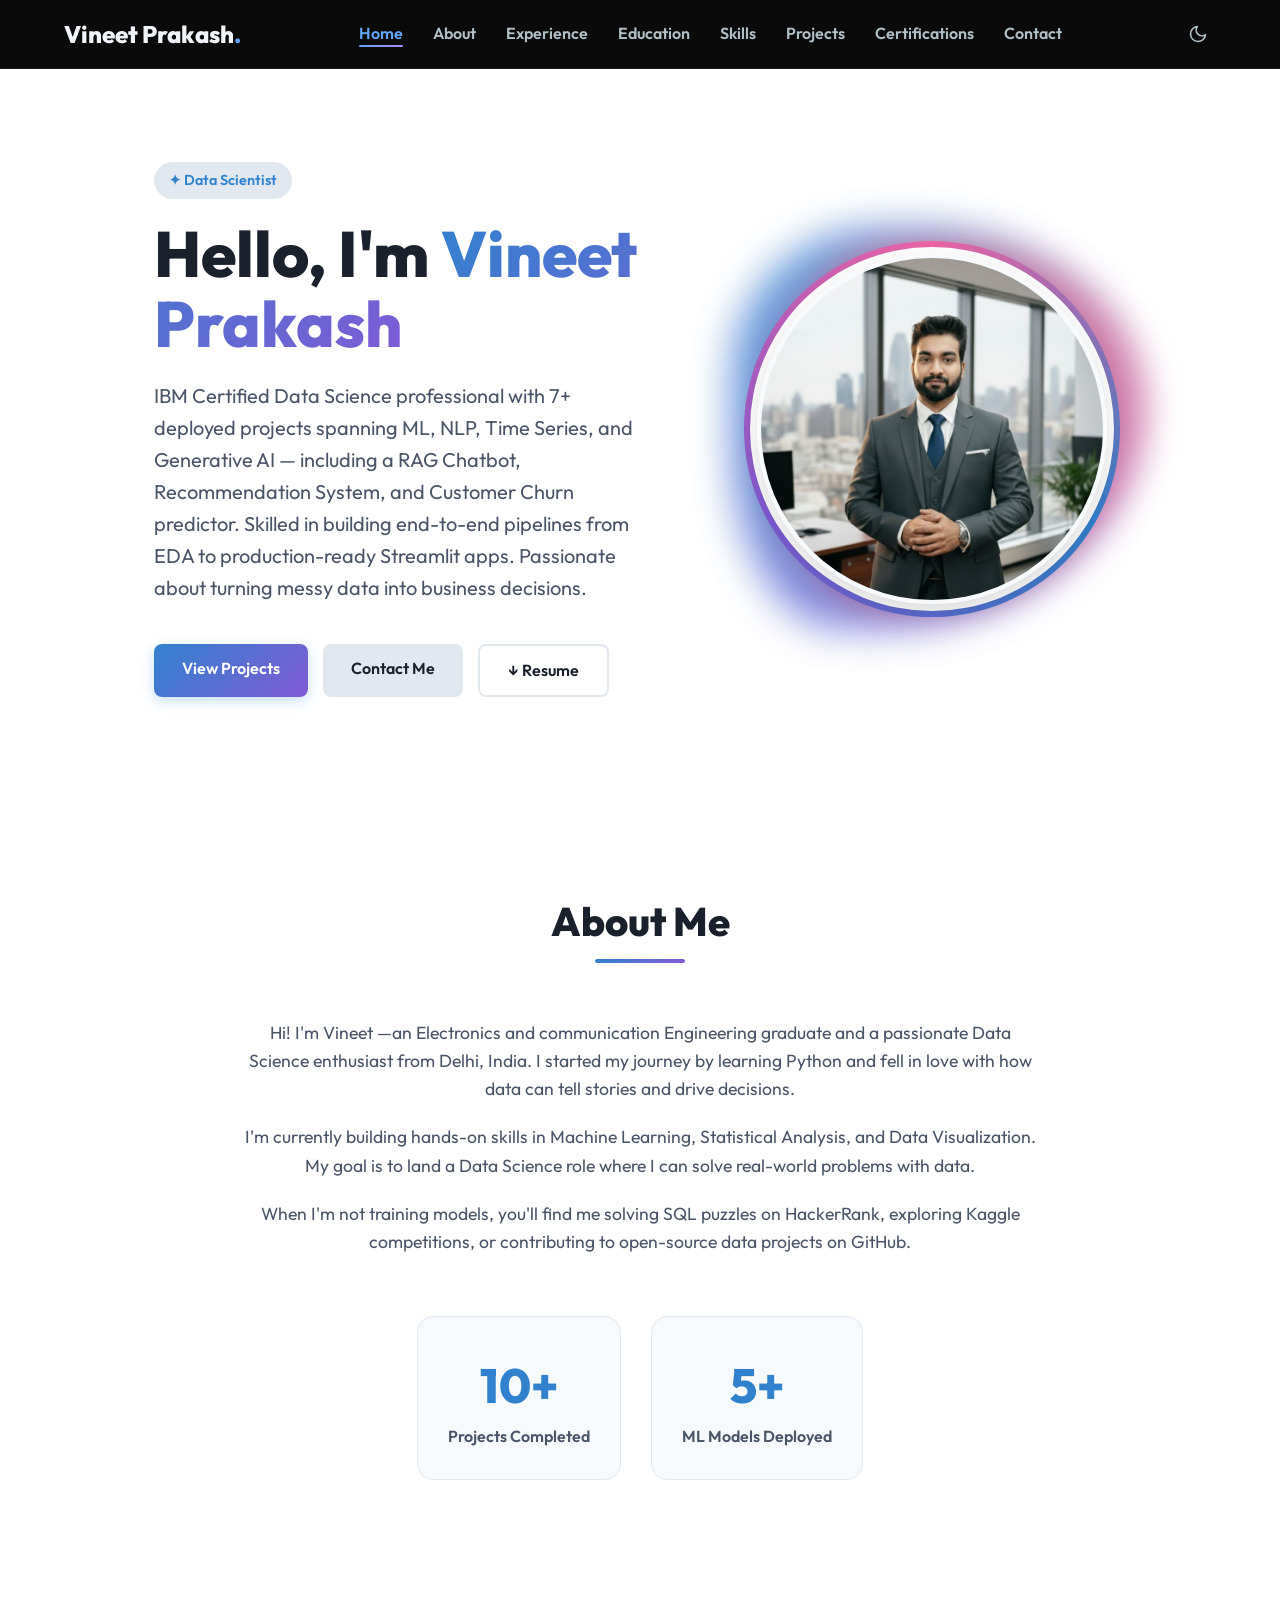
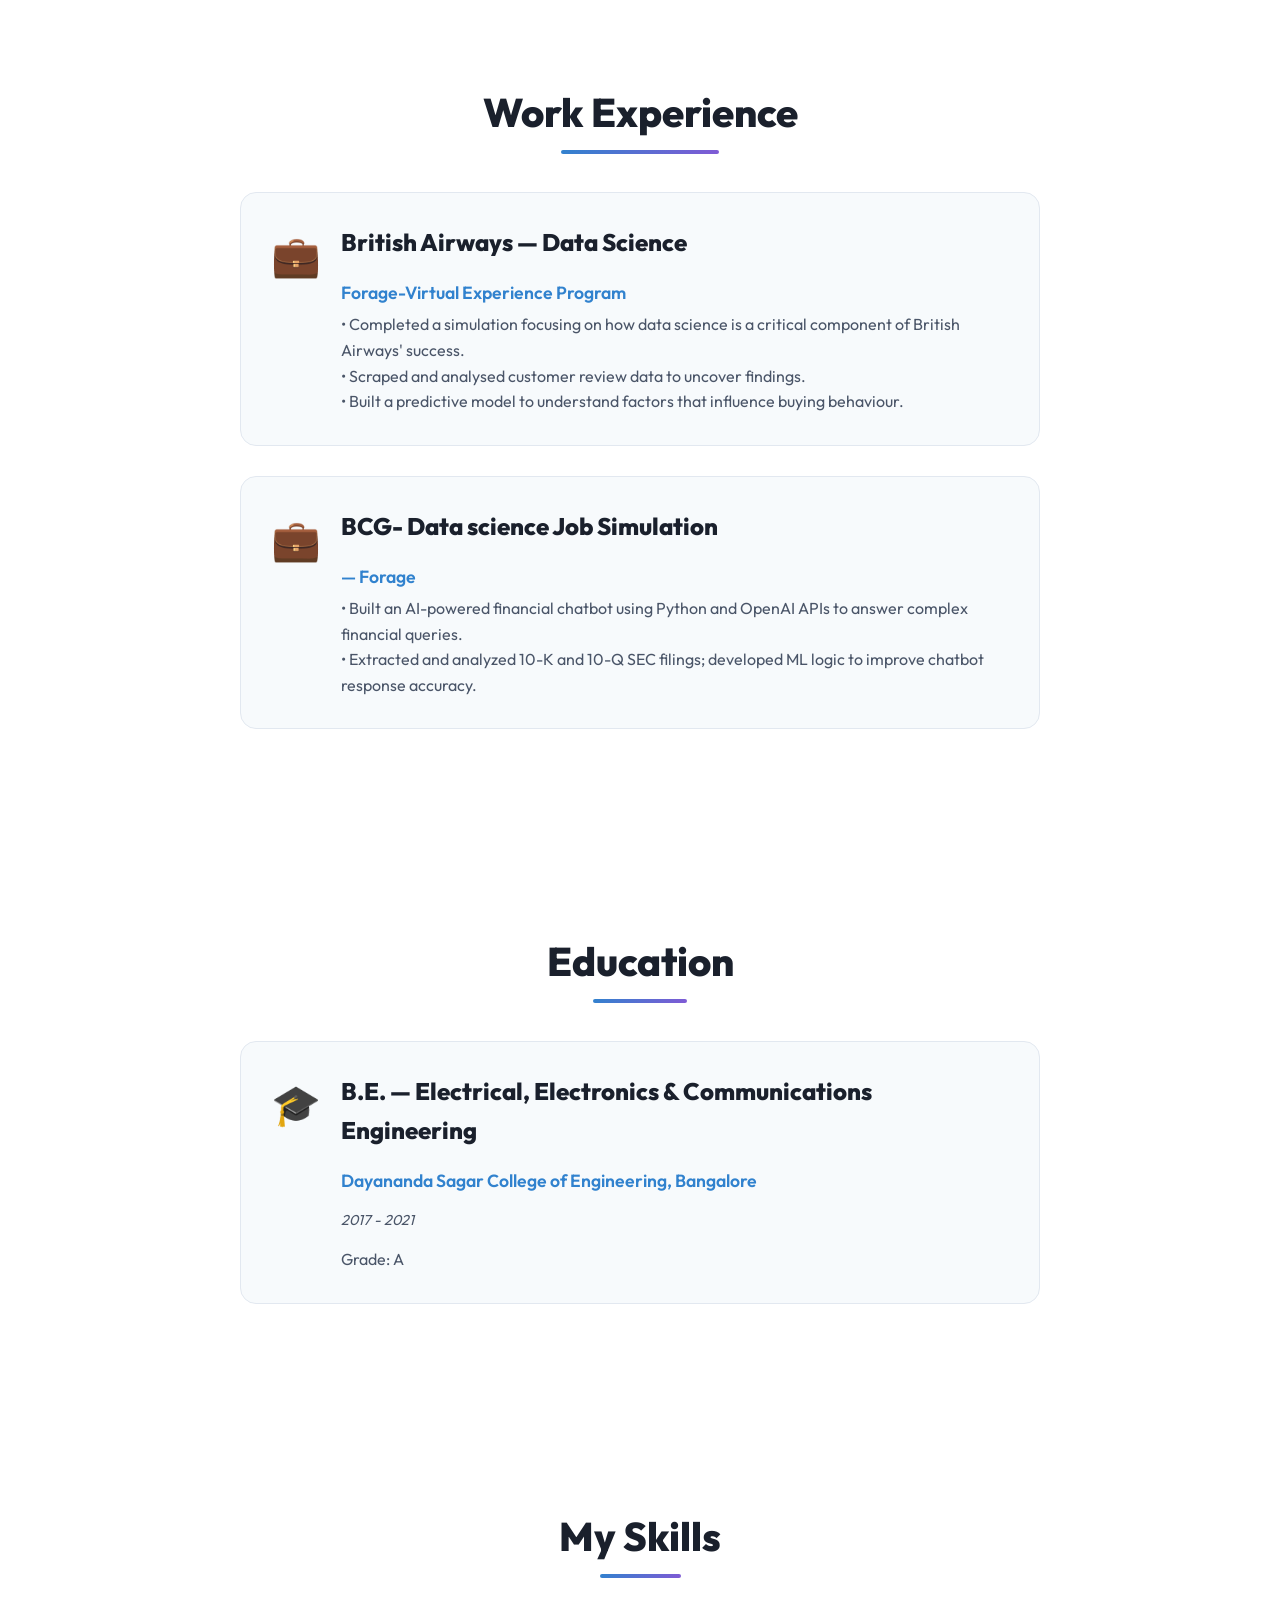
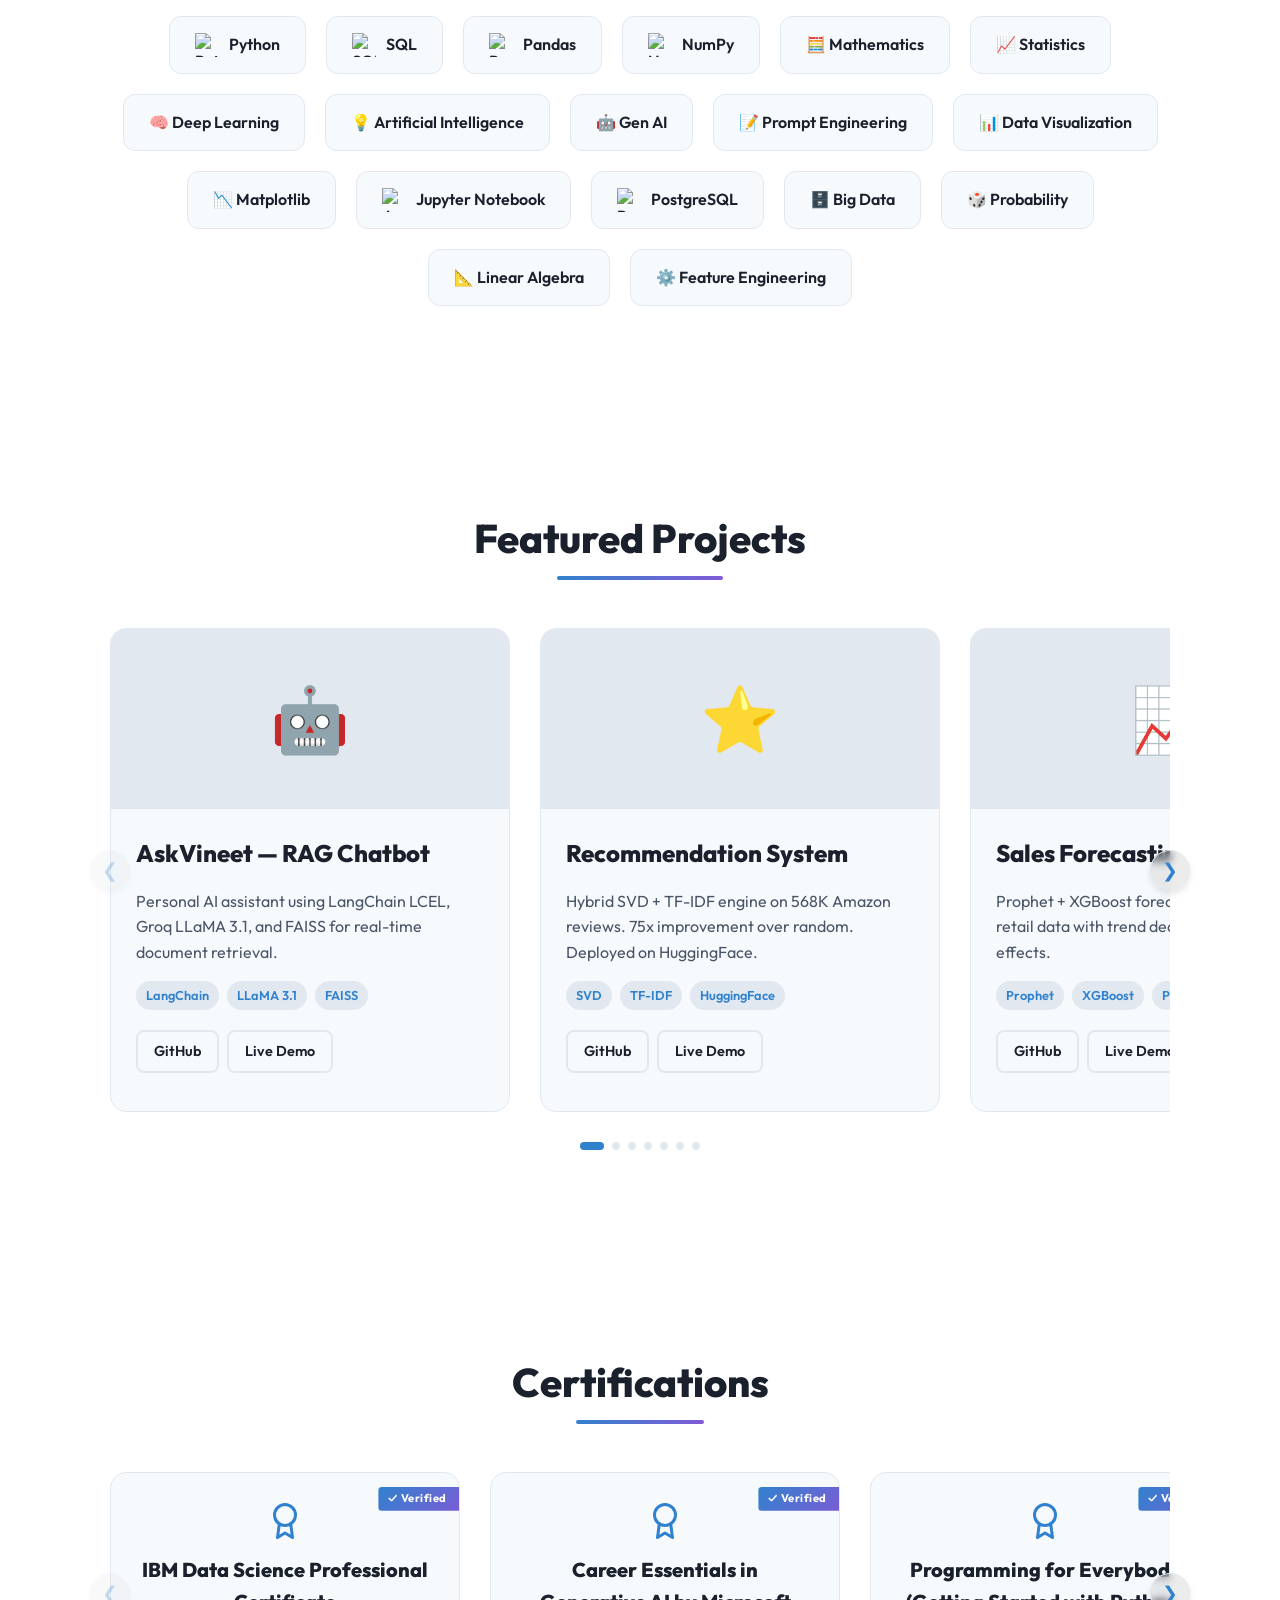
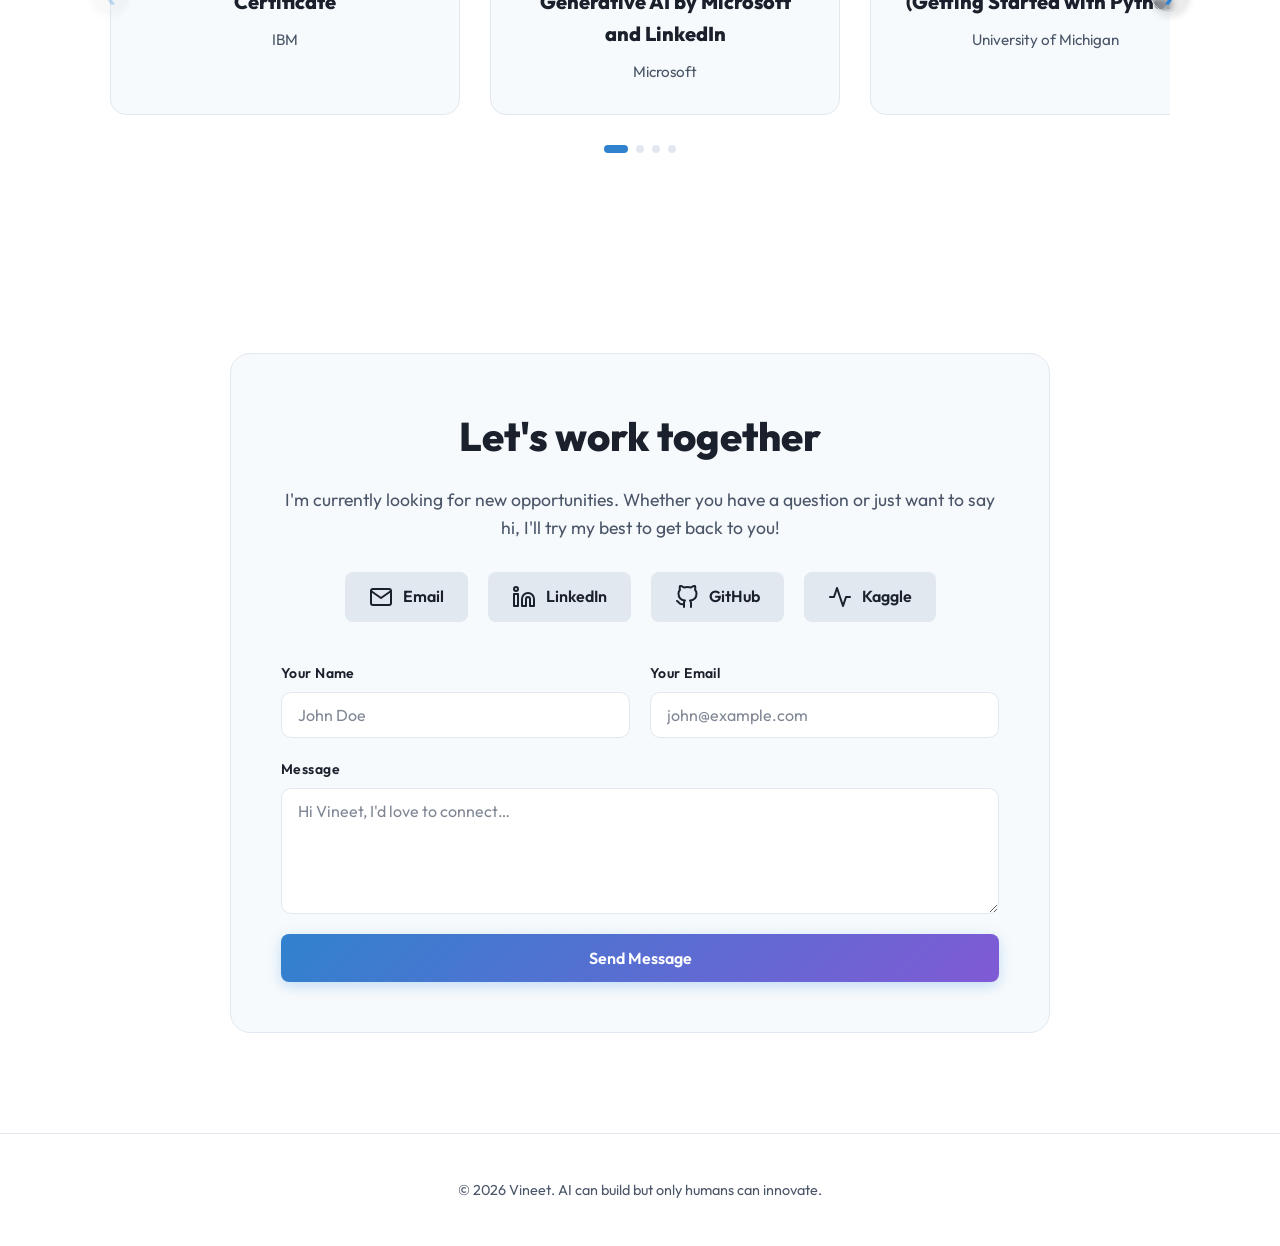
==== commit ed02ca3a: "Update index.html" ====
--- a/index.html
+++ b/index.html
@@ -65,7 +65,7 @@
             <div class="hero-buttons">
                 <a href="#projects" class="btn btn-primary">View Projects</a>
                 <a href="#contact" class="btn btn-secondary">Contact Me</a>
-                <a href="resume.pdf" download class="btn btn-outline">↓ Resume</a>
+                <a href="https://docs.google.com/document/d/e/2PACX-1vSkg0ctJsgwHBxSgVoFsvxHssqfldtpUTavB0iRKn65QGUdodMwAvHL4NGm00Jkrw/pub" download class="btn btn-outline">↓ Resume</a>
             </div>
         </div>
         <div class="hero-graphic">
@@ -119,8 +119,8 @@
             <div class="education-card">
                 <div class="education-icon">💼</div>
                 <div class="education-info">
-                    <h3>Virtual Experience Program - Data Science</h3>
-                    <p class="institution">British Airways — Forage</p>
+                    <h3>British Airways — Data Science</h3>
+                    <p class="institution">Forage-Virtual Experience Program</p>
                     <p class="description">
                         • Completed a simulation focusing on how data science is a critical component of British Airways' success.<br>
                         • Scraped and analysed customer review data to uncover findings.<br>
@@ -132,8 +132,8 @@
             <div class="education-card">
                 <div class="education-icon">💼</div>
                 <div class="education-info">
-                    <h3>GenAI Job Simulation</h3>
-                    <p class="institution">BCG — Forage</p>
+                    <h3>BCG- Data science Job Simulation</h3>
+                    <p class="institution"> — Forage</p>
                     <p class="description">
                         • Built an AI-powered financial chatbot using Python and OpenAI APIs to answer complex financial queries.<br>
                         • Extracted and analyzed 10-K and 10-Q SEC filings; developed ML logic to improve chatbot response accuracy.
@@ -717,4 +717,4 @@
 
 </body>
 
-</html>+</html>
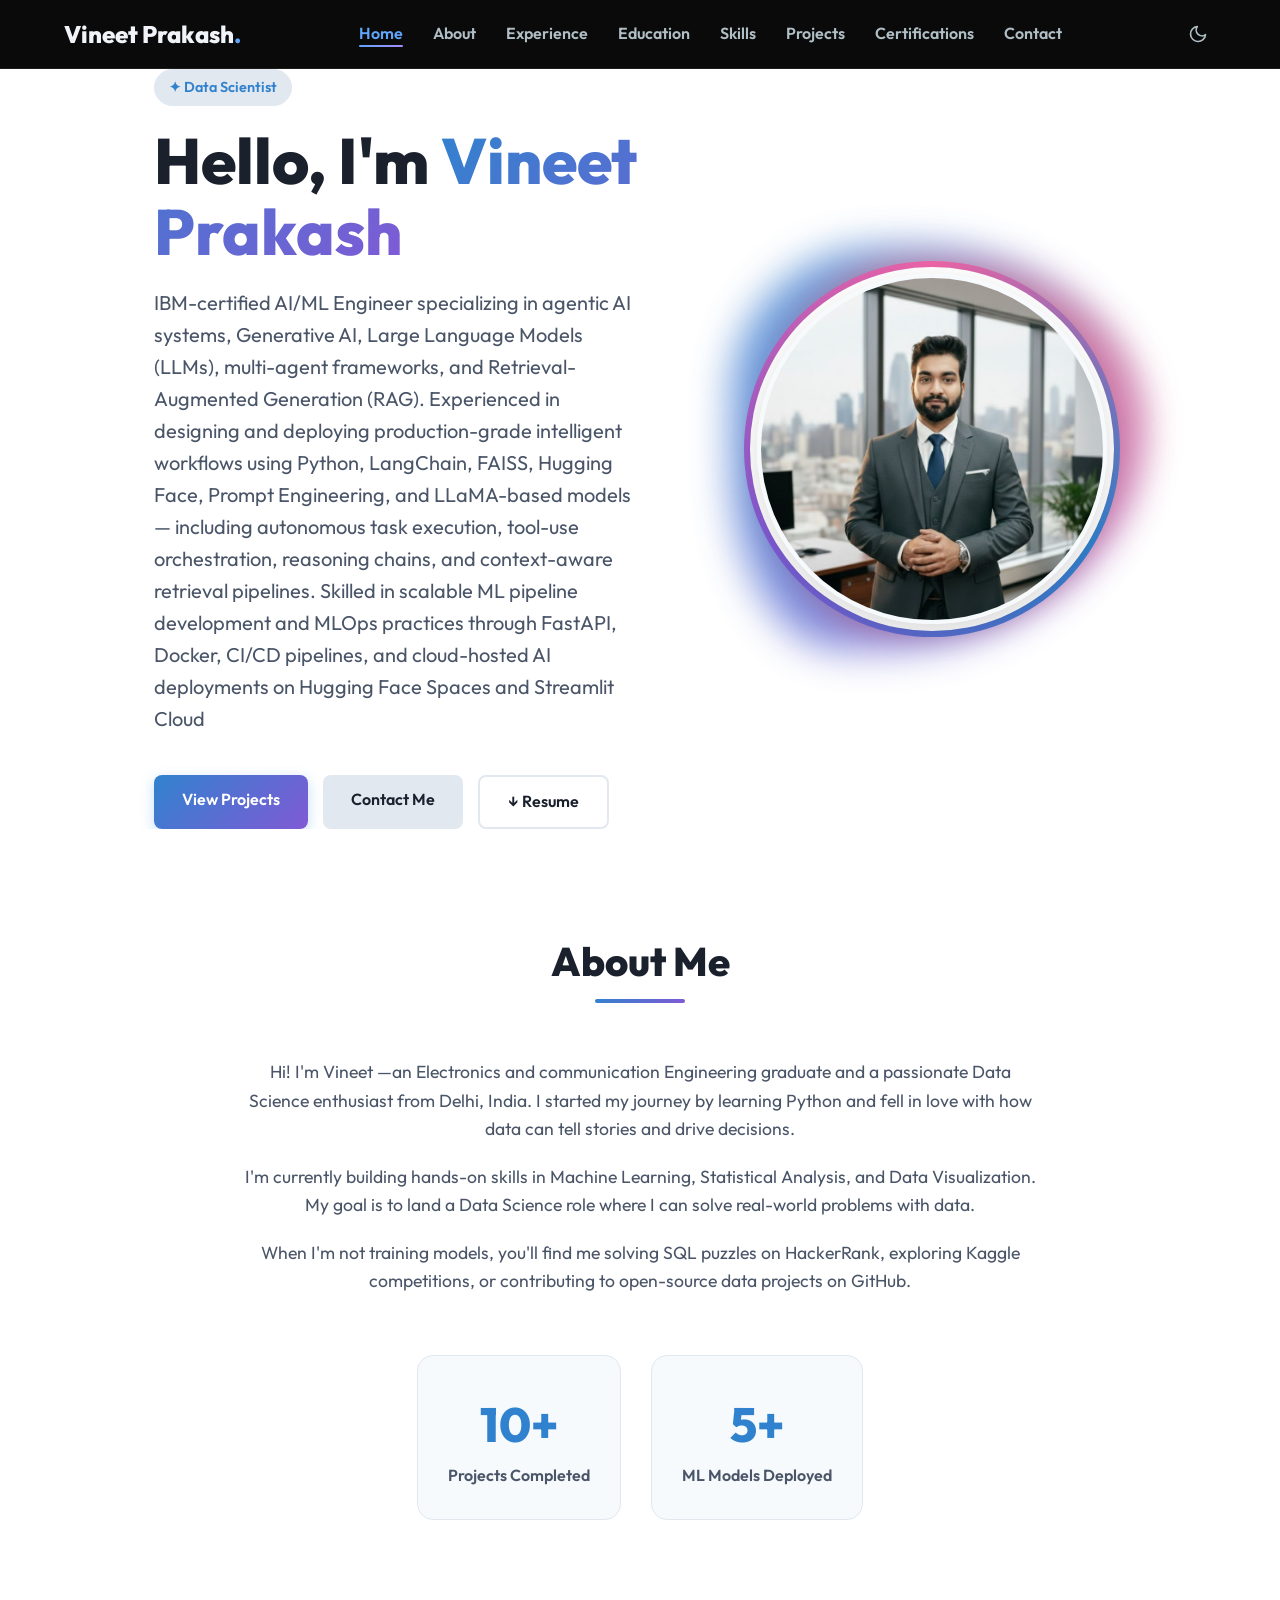
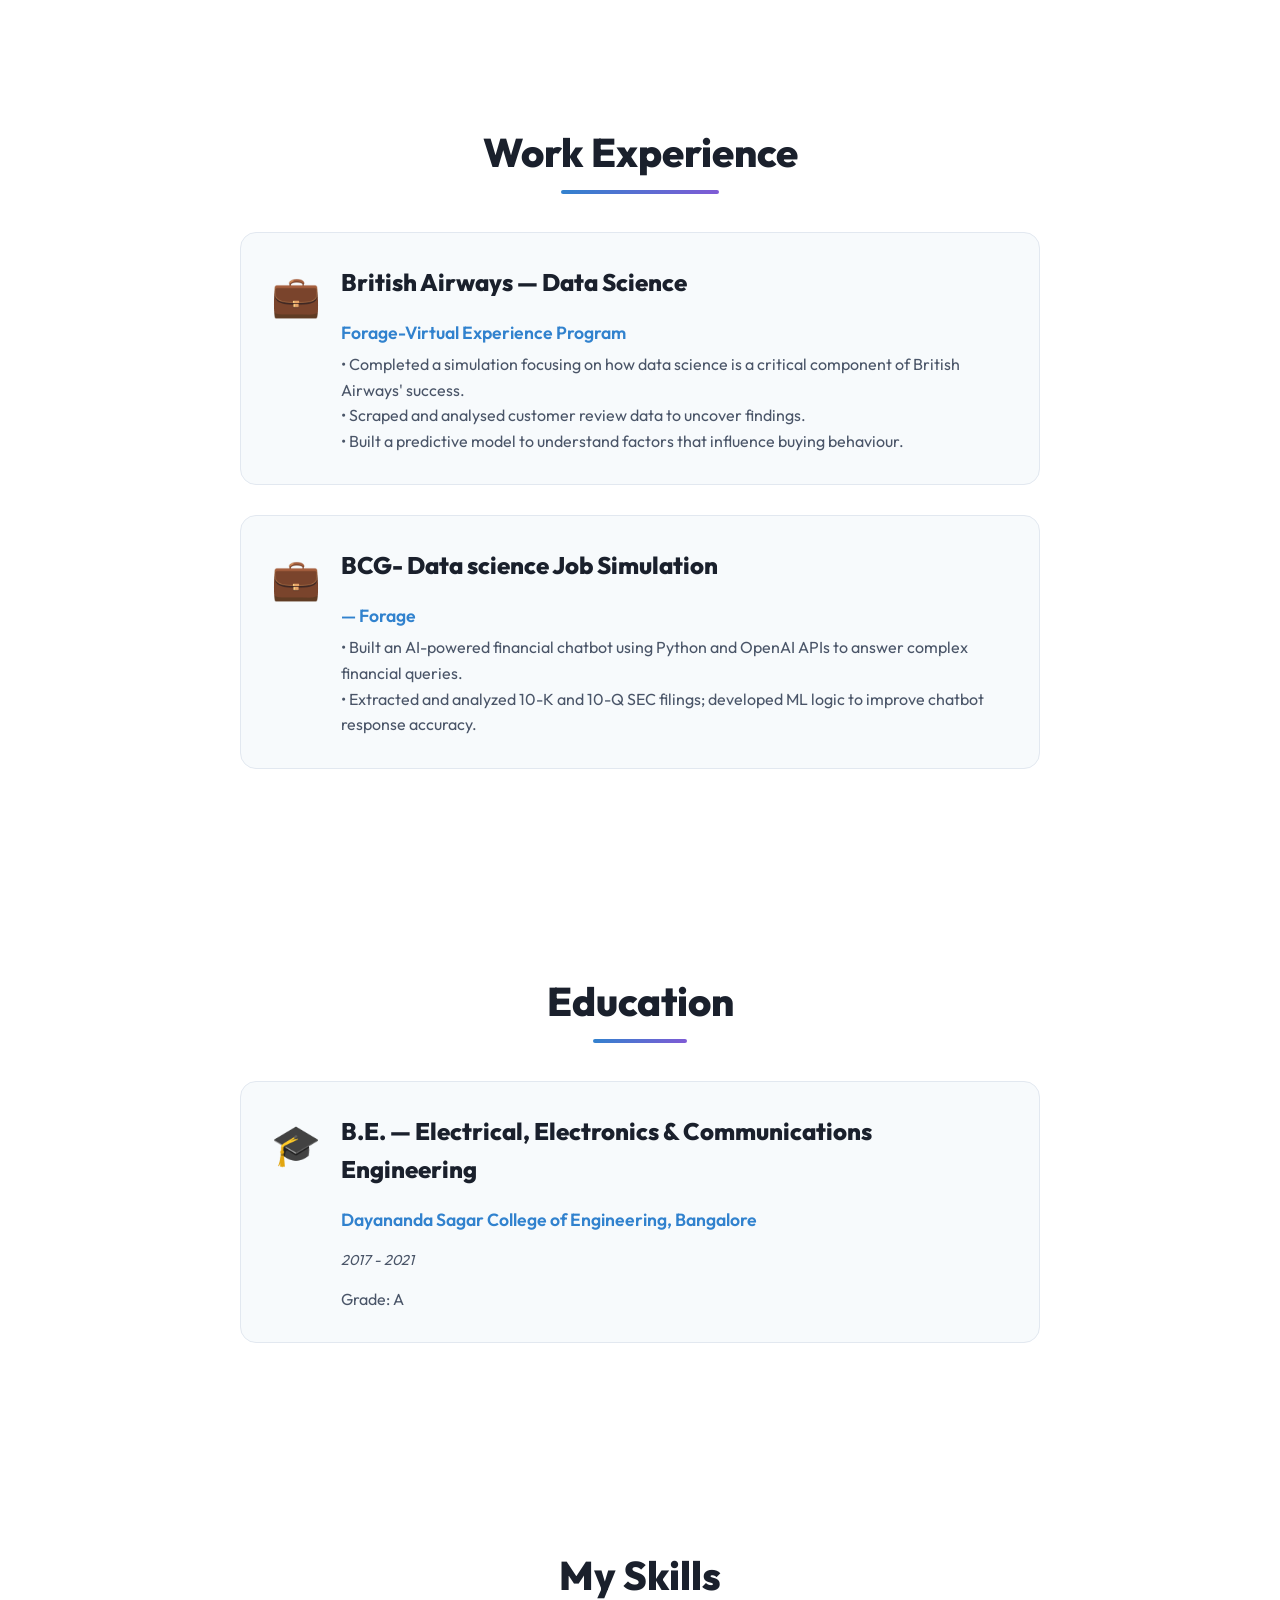
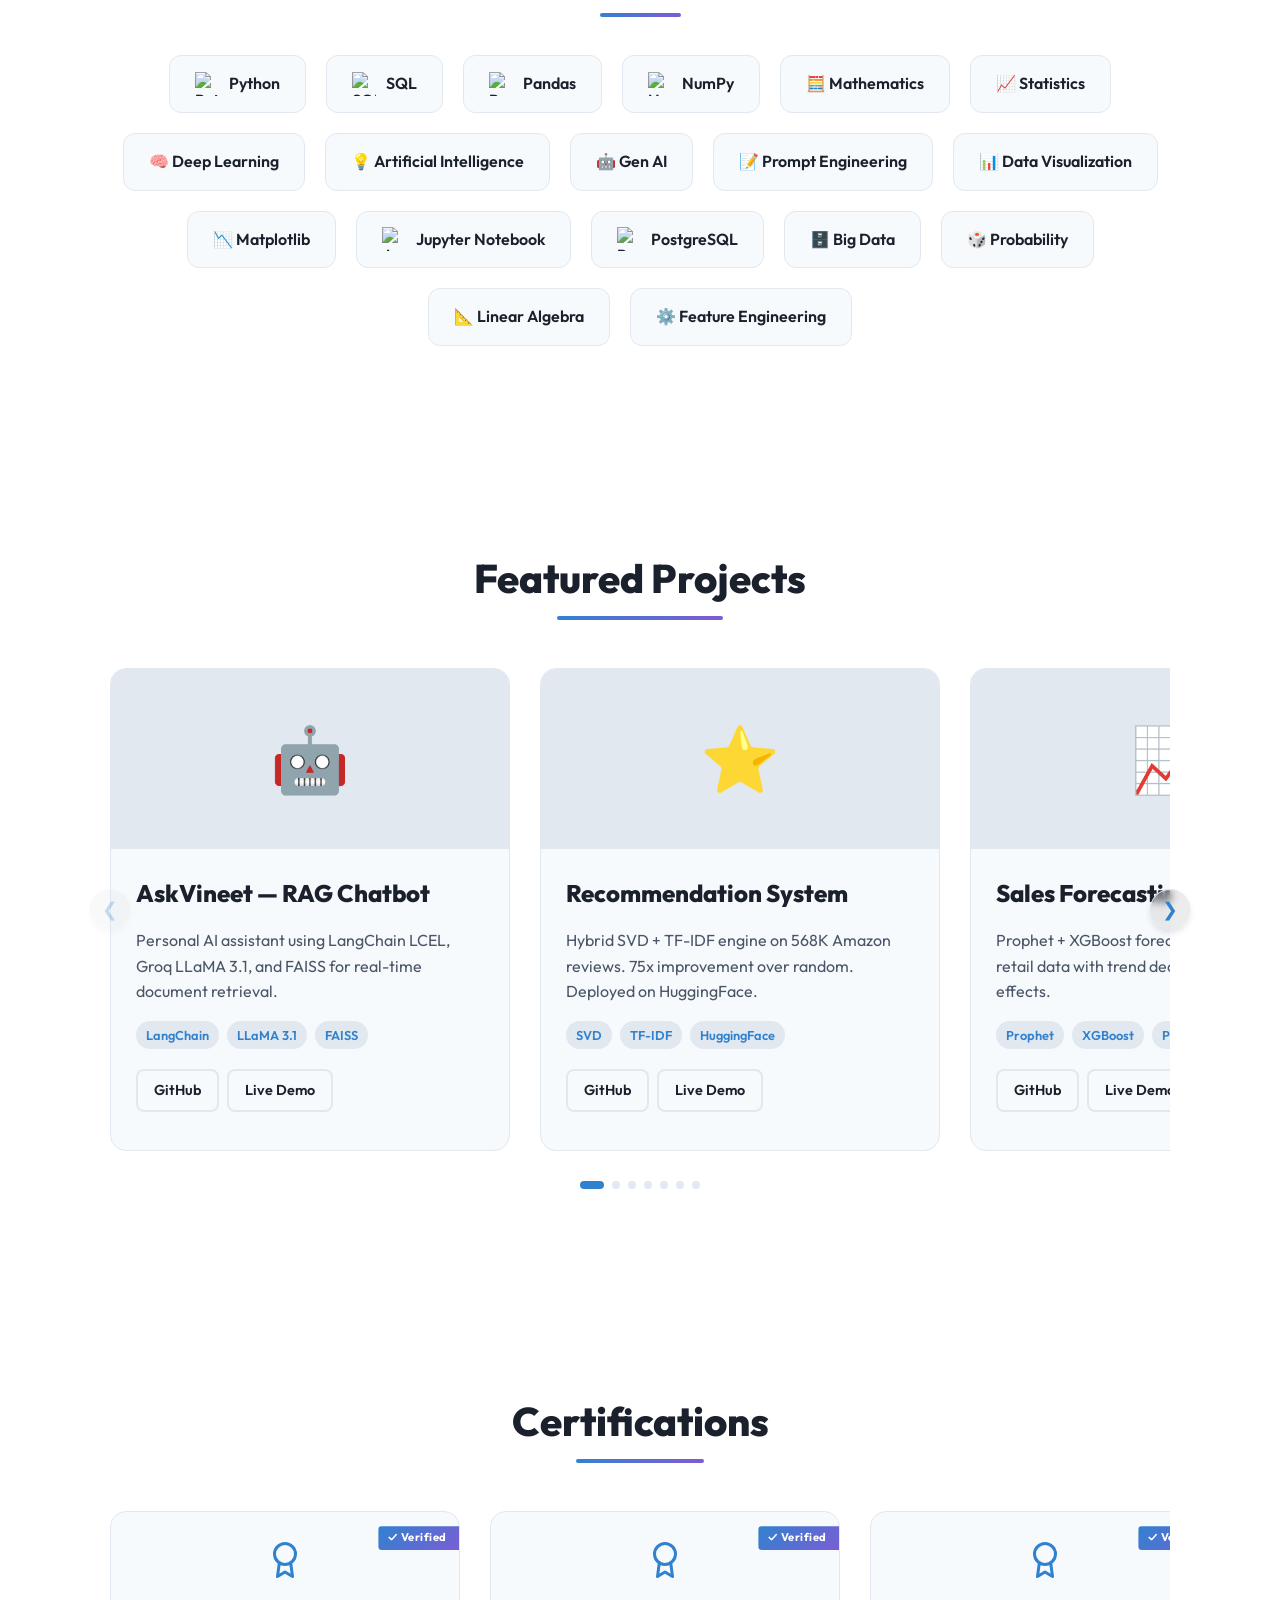
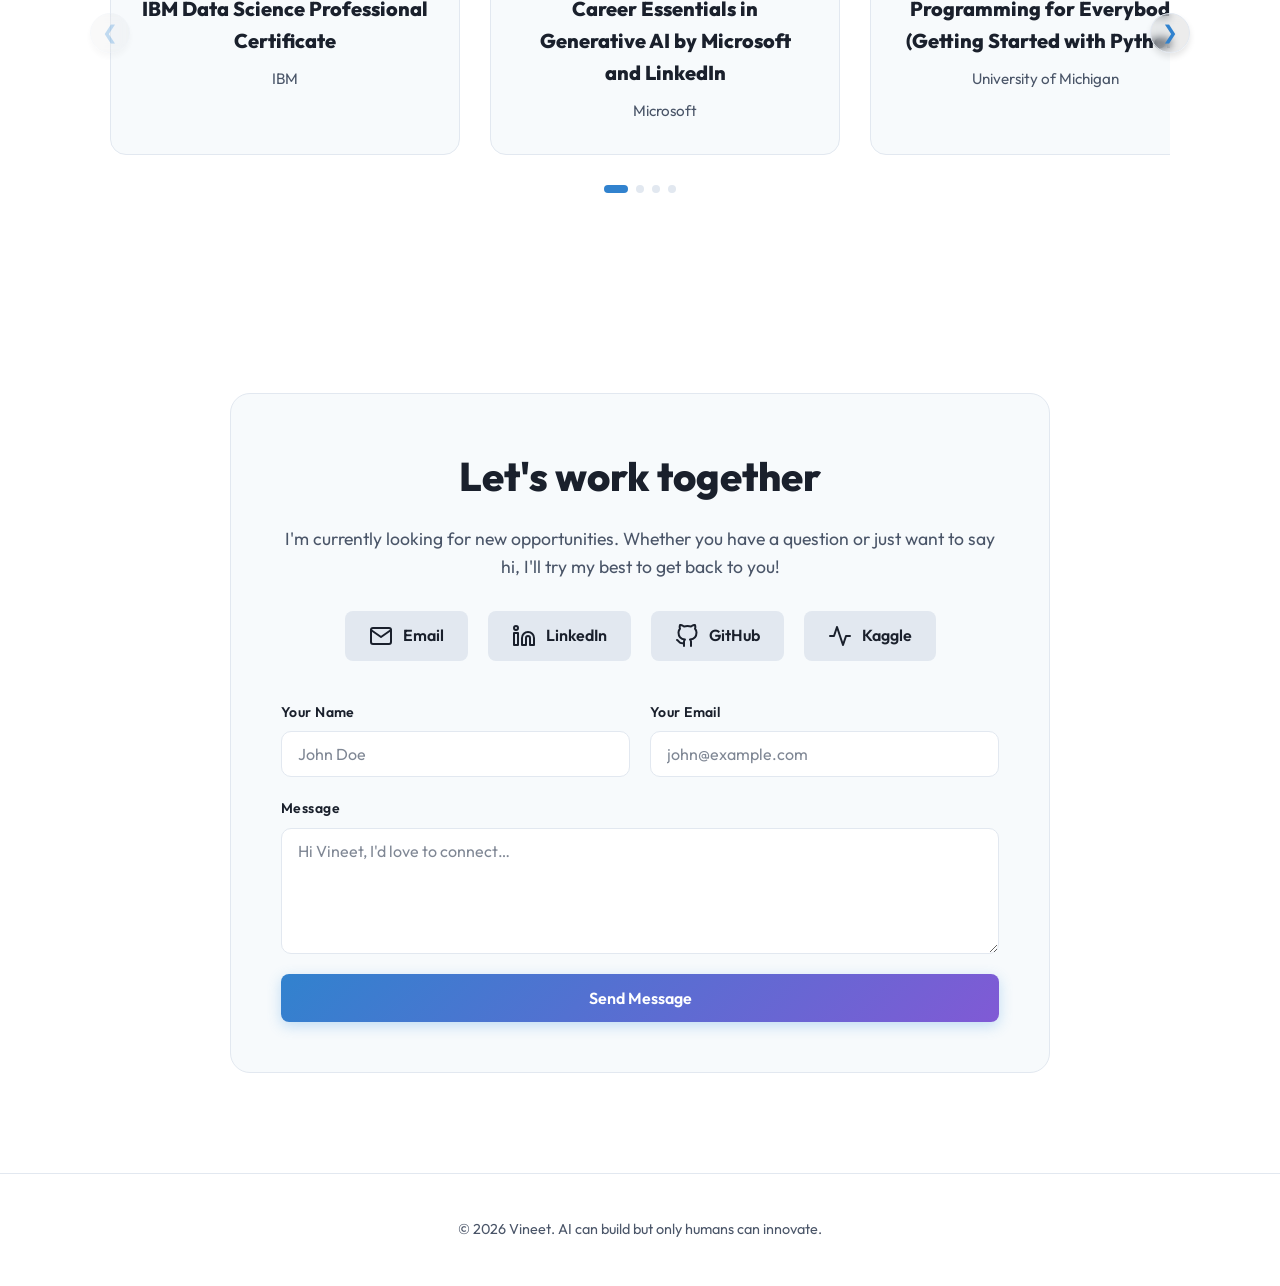
==== commit f55ba59a: "Update index.html" ====
--- a/index.html
+++ b/index.html
@@ -59,9 +59,8 @@
         <div class="hero-content">
             <div class="badge">✦ Data Scientist</div>
             <h1>Hello, I'm <span class="gradient-text">Vineet Prakash</span></h1>
-            <p>IBM Certified Data Science professional with 7+ deployed projects spanning ML, NLP, Time Series, and Generative AI — including a RAG Chatbot, Recommendation System, and Customer Churn predictor. 
-                Skilled in building end-to-end pipelines from EDA to production-ready Streamlit apps. Passionate about turning messy data into business decisions.
-            </p>
+            <p>IBM-certified AI/ML Engineer specializing in agentic AI systems, Generative AI, Large Language Models (LLMs), multi-agent frameworks, and Retrieval-Augmented Generation (RAG). Experienced in designing and deploying production-grade intelligent workflows using Python, LangChain, FAISS, Hugging Face, Prompt Engineering, and LLaMA-based models — including autonomous task execution, tool-use orchestration, reasoning chains, and context-aware retrieval pipelines.
+                Skilled in scalable ML pipeline development and MLOps practices through FastAPI, Docker, CI/CD pipelines, and cloud-hosted AI deployments on Hugging Face Spaces and Streamlit Cloud
             <div class="hero-buttons">
                 <a href="#projects" class="btn btn-primary">View Projects</a>
                 <a href="#contact" class="btn btn-secondary">Contact Me</a>
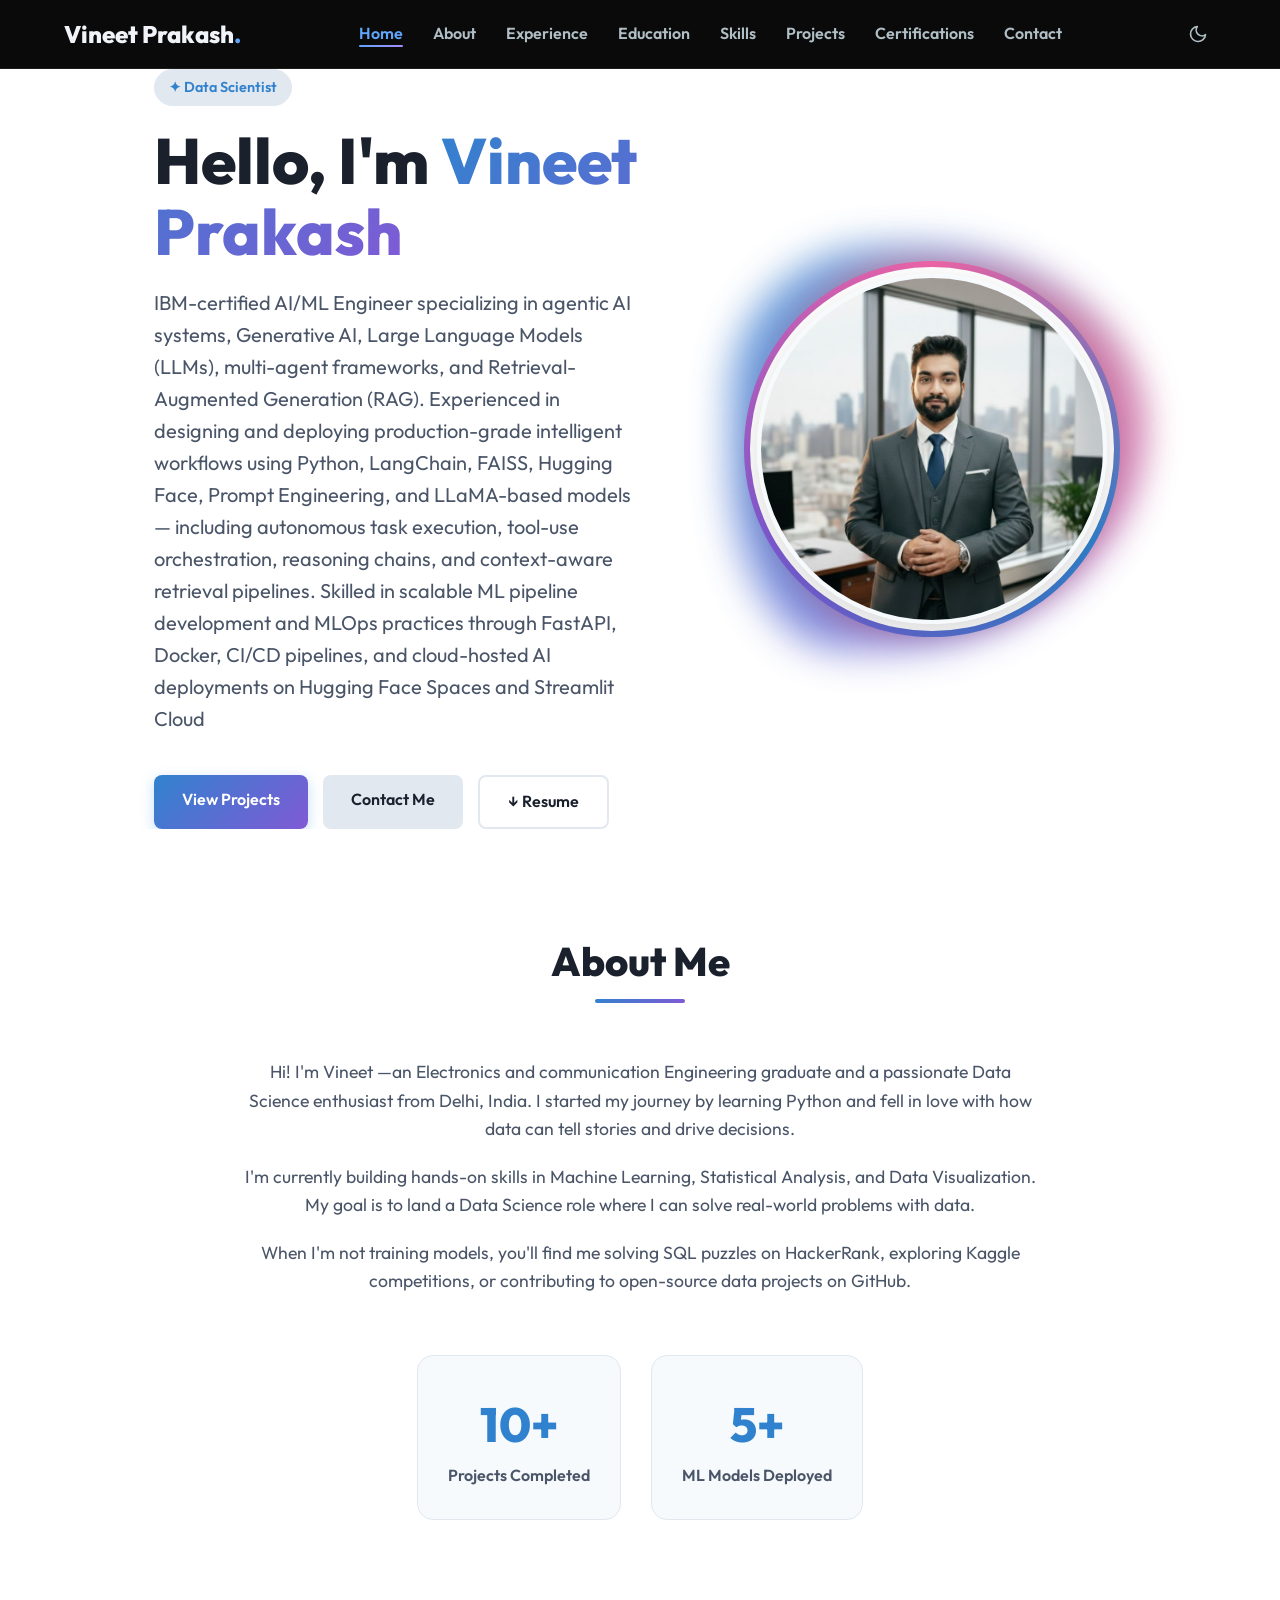
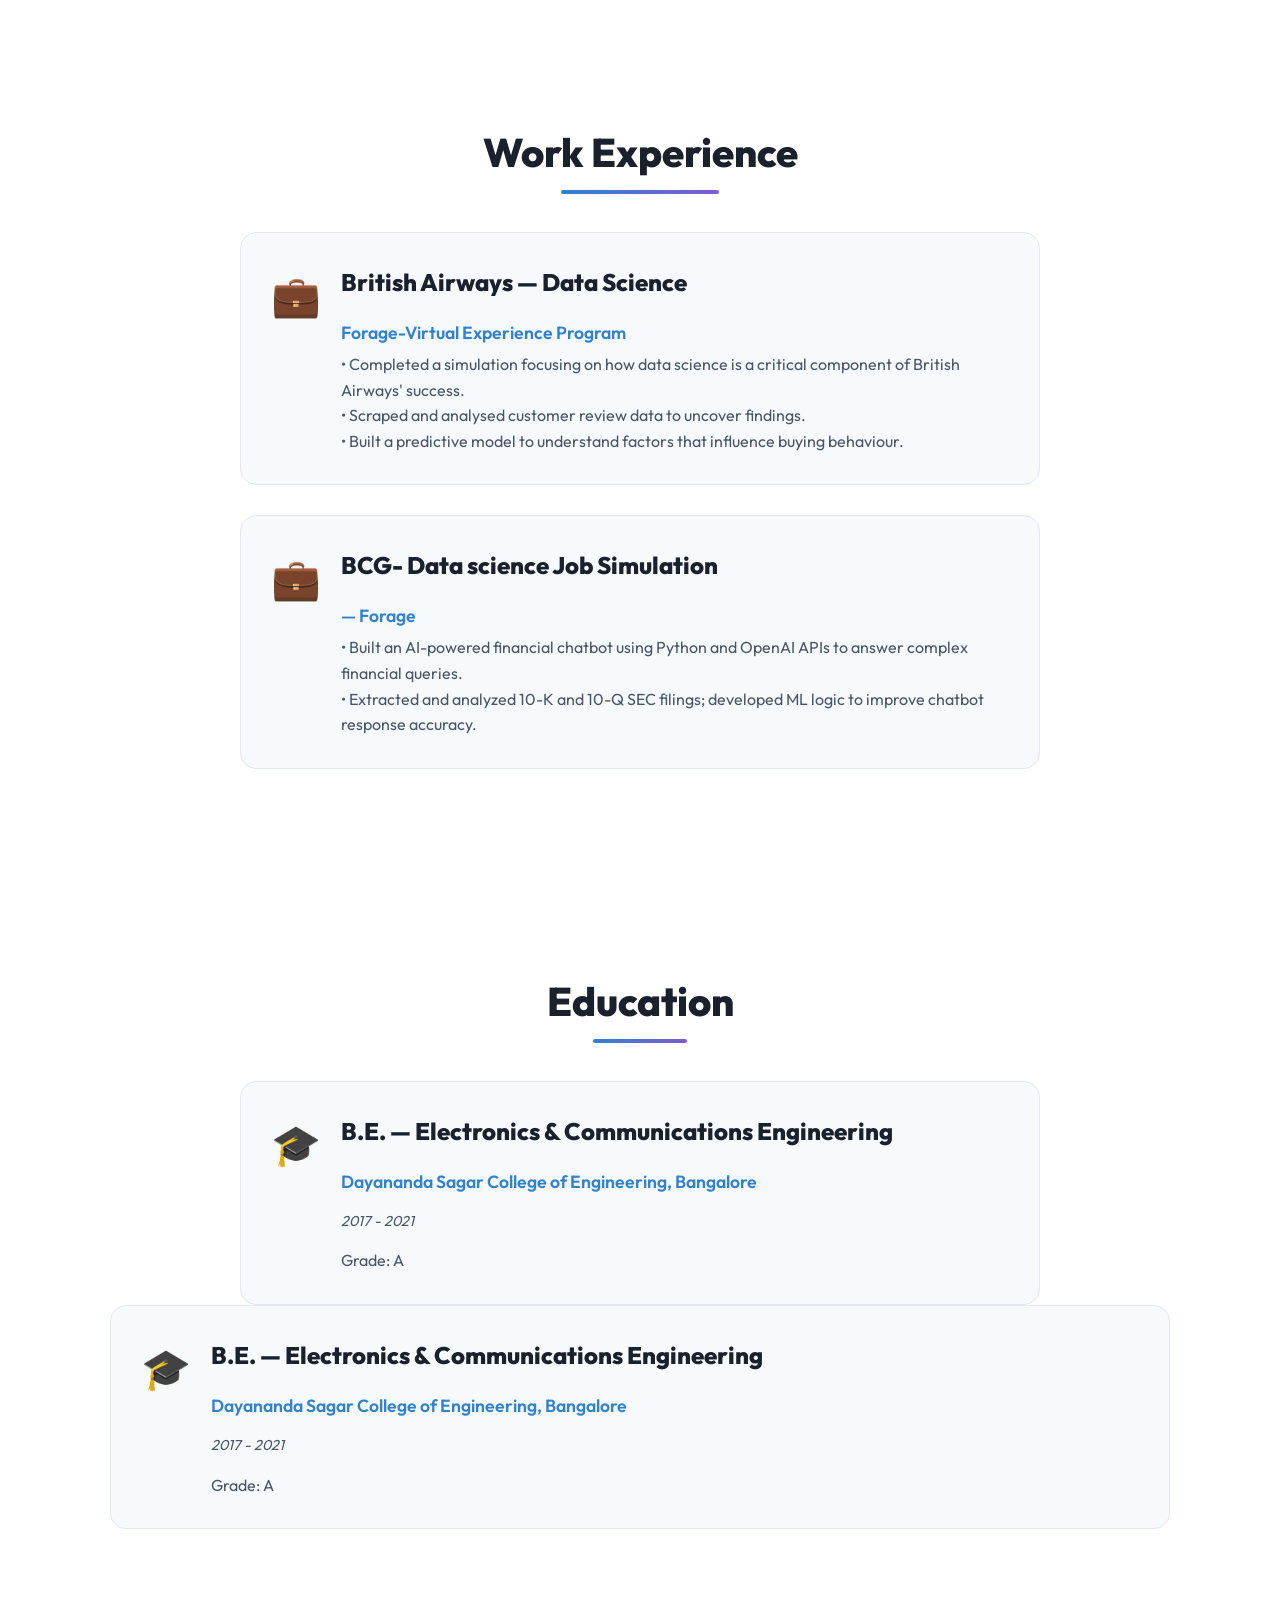
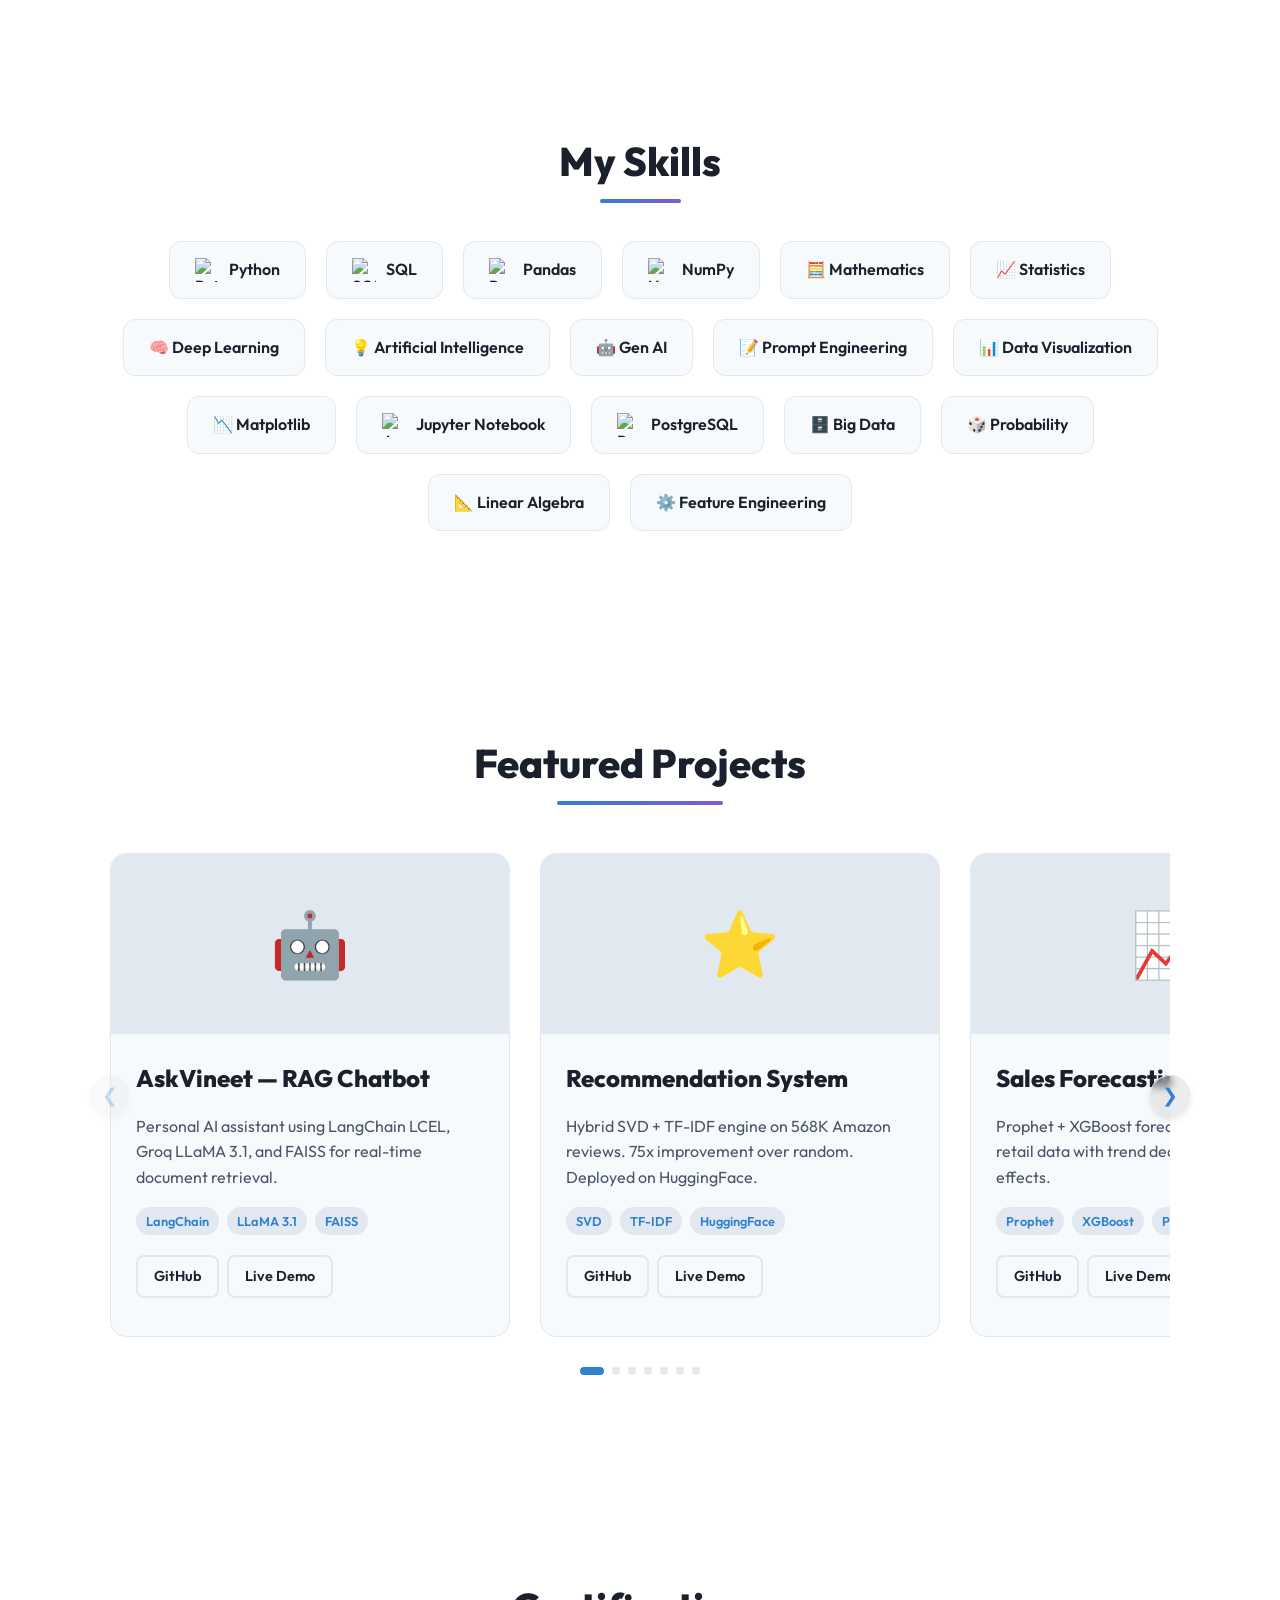
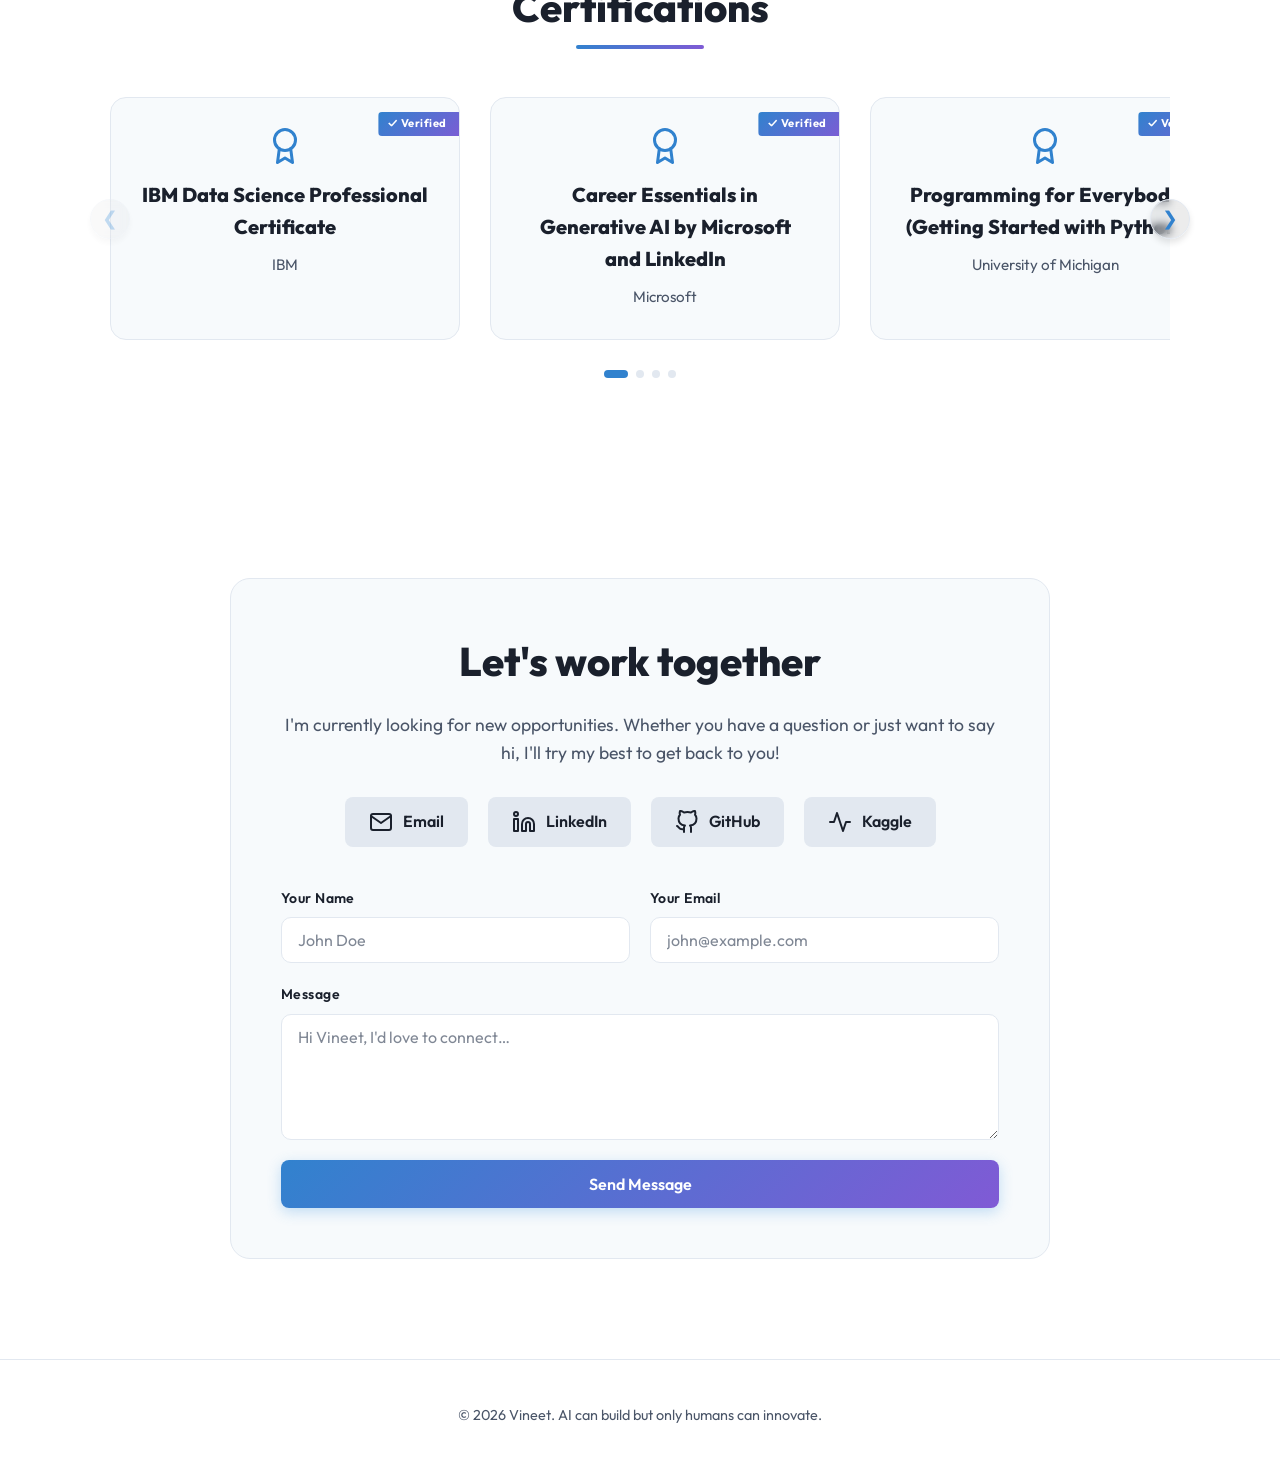
==== commit 37a23352: "Update index.html" ====
--- a/index.html
+++ b/index.html
@@ -149,7 +149,17 @@
             <div class="education-card">
                 <div class="education-icon">🎓</div>
                 <div class="education-info">
-                    <h3>B.E. — Electrical, Electronics & Communications Engineering</h3>
+                    <h3>B.E. — Electronics & Communications Engineering</h3>
+                    <p class="institution">Dayananda Sagar College of Engineering, Bangalore</p>
+                    <p class="duration">2017 - 2021</p>
+                    <p class="description">Grade: A</p>
+                </div>
+            </div>
+        </div>
+        <div class="education-card">
+                <div class="education-icon">🎓</div>
+                <div class="education-info">
+                    <h3>B.E. — Electronics & Communications Engineering</h3>
                     <p class="institution">Dayananda Sagar College of Engineering, Bangalore</p>
                     <p class="duration">2017 - 2021</p>
                     <p class="description">Grade: A</p>
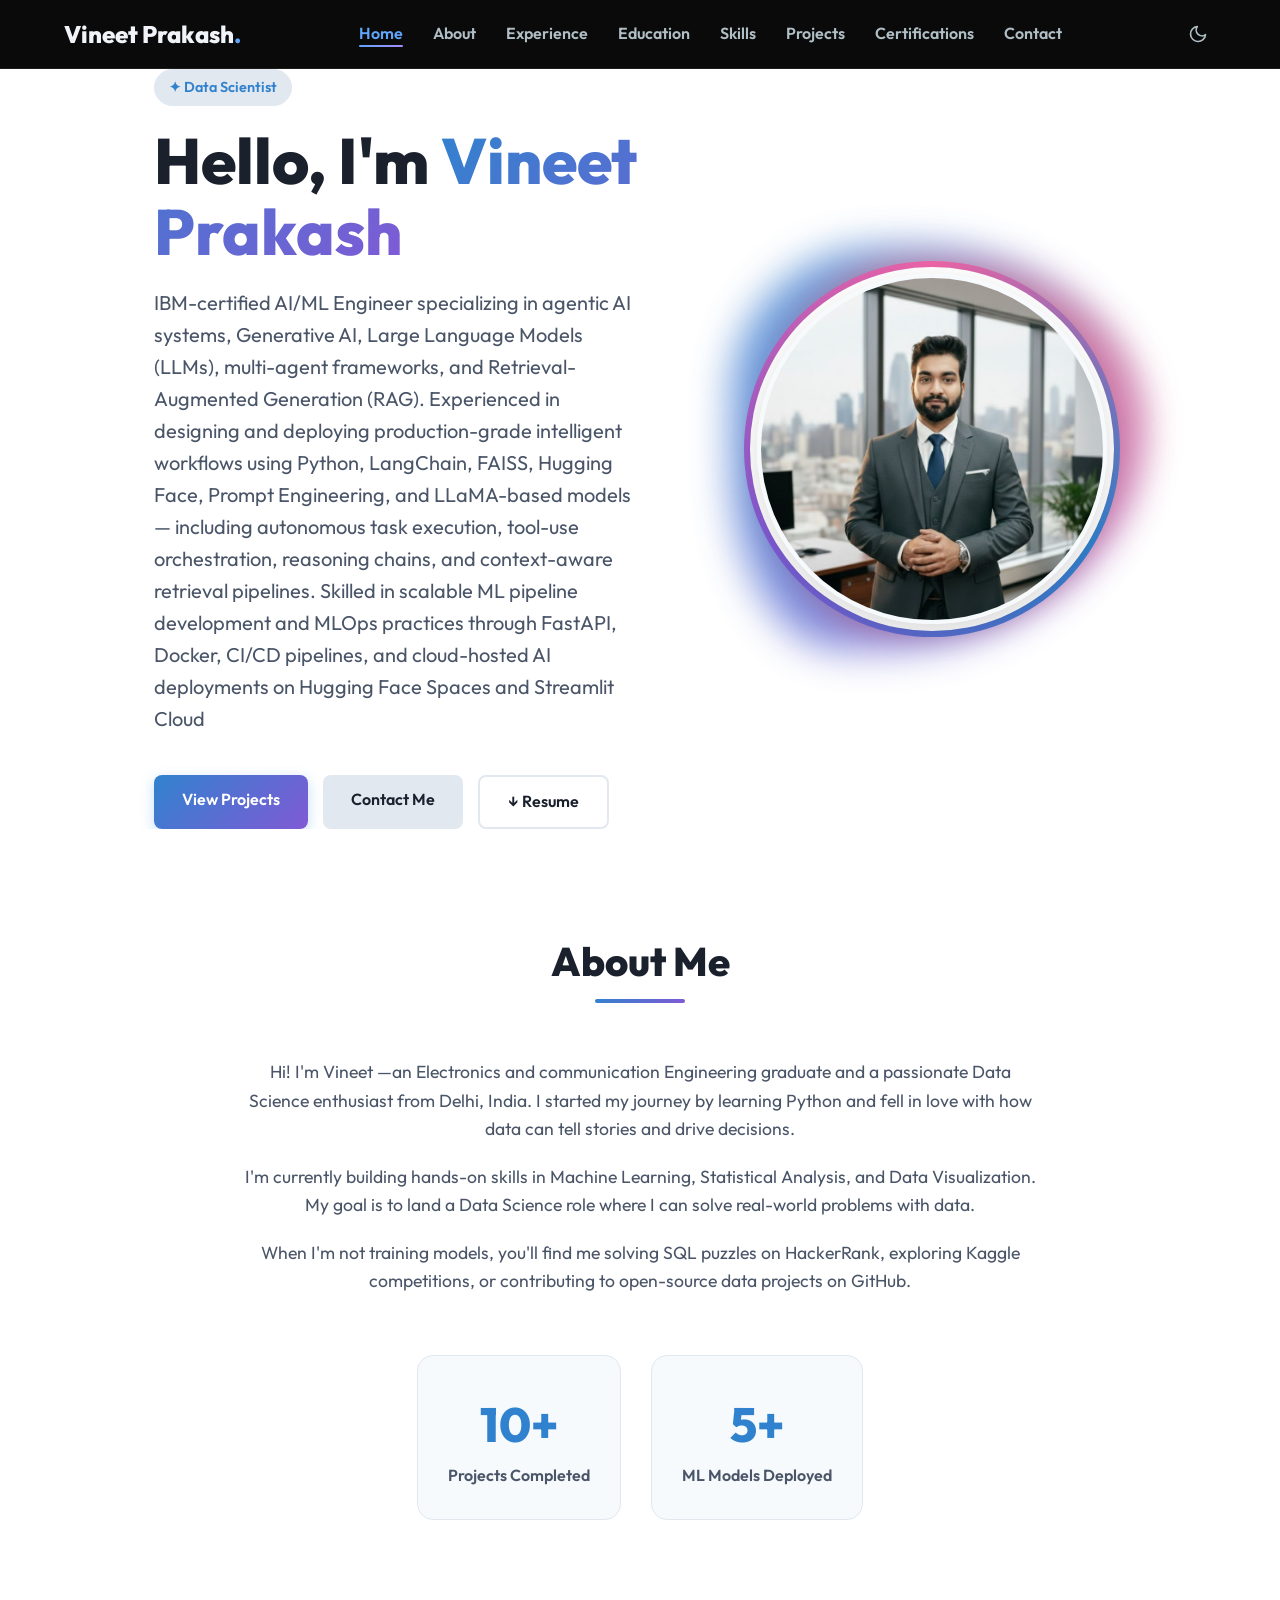
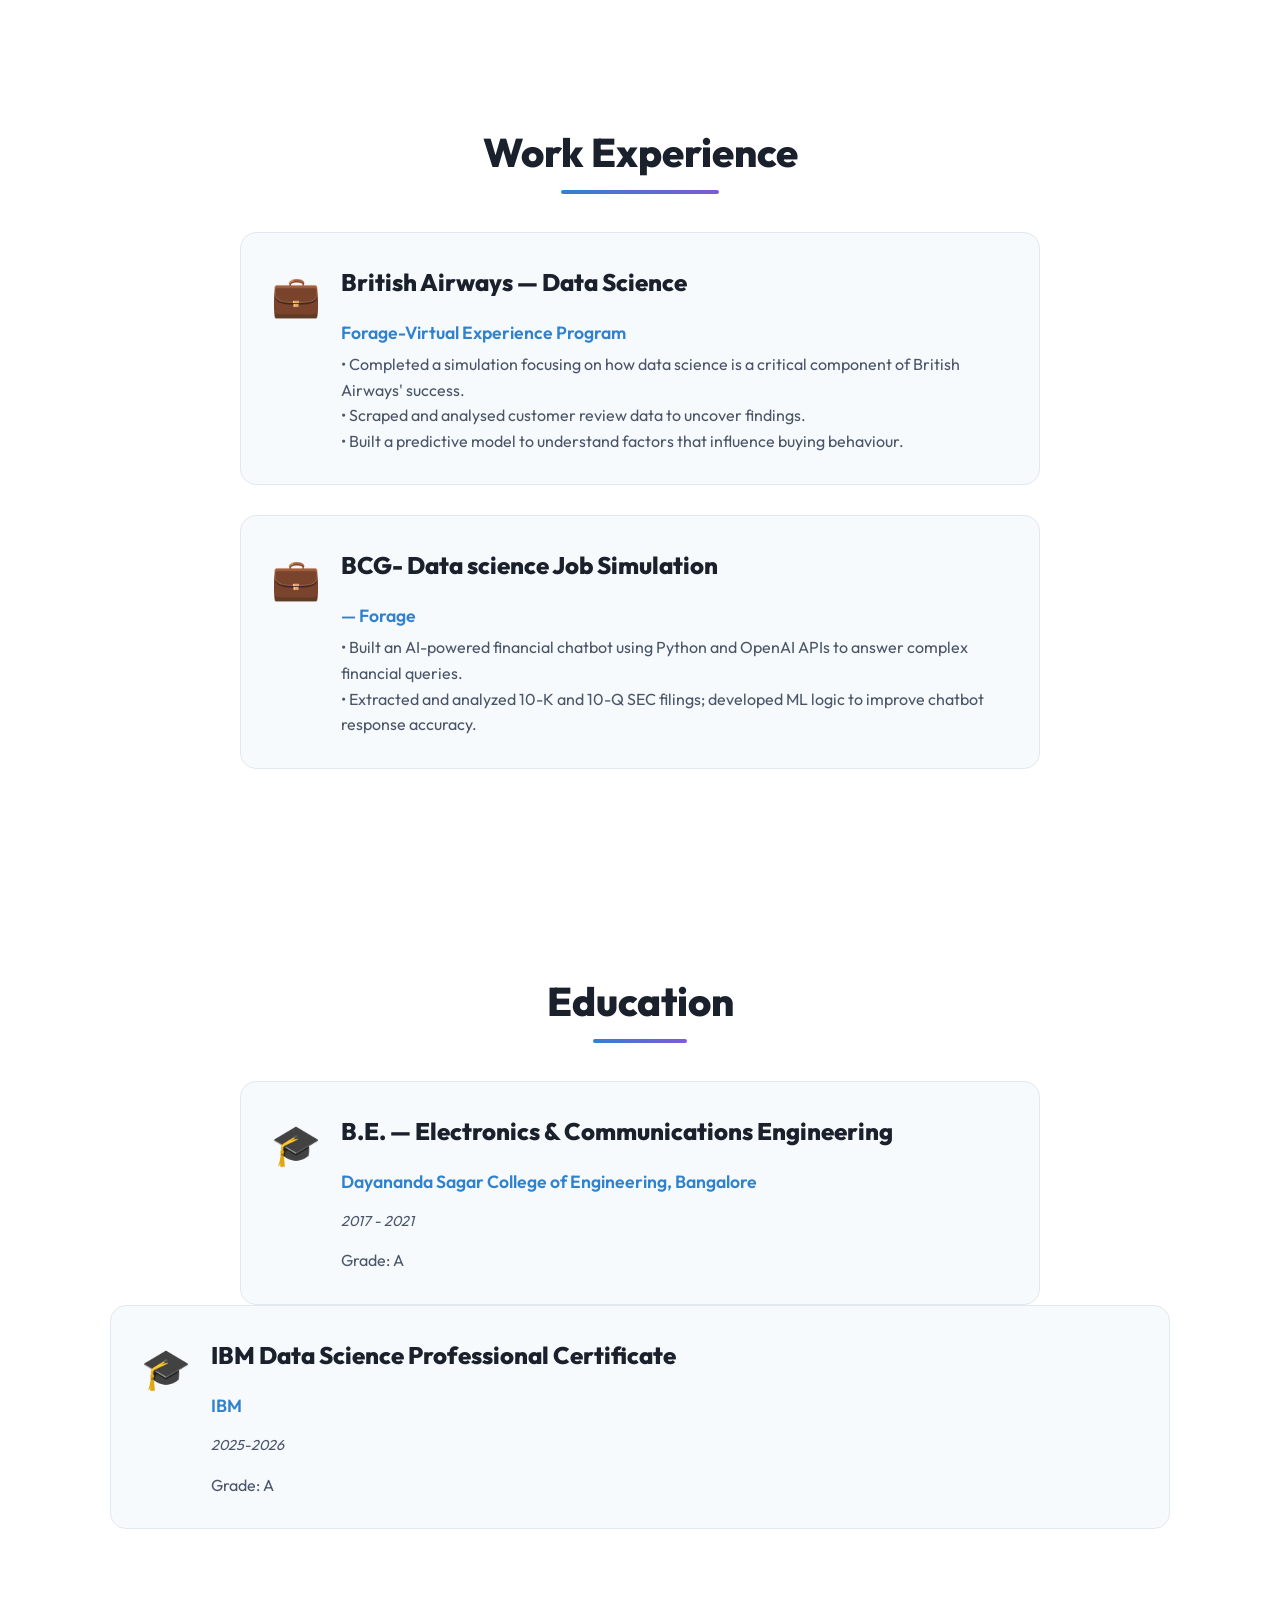
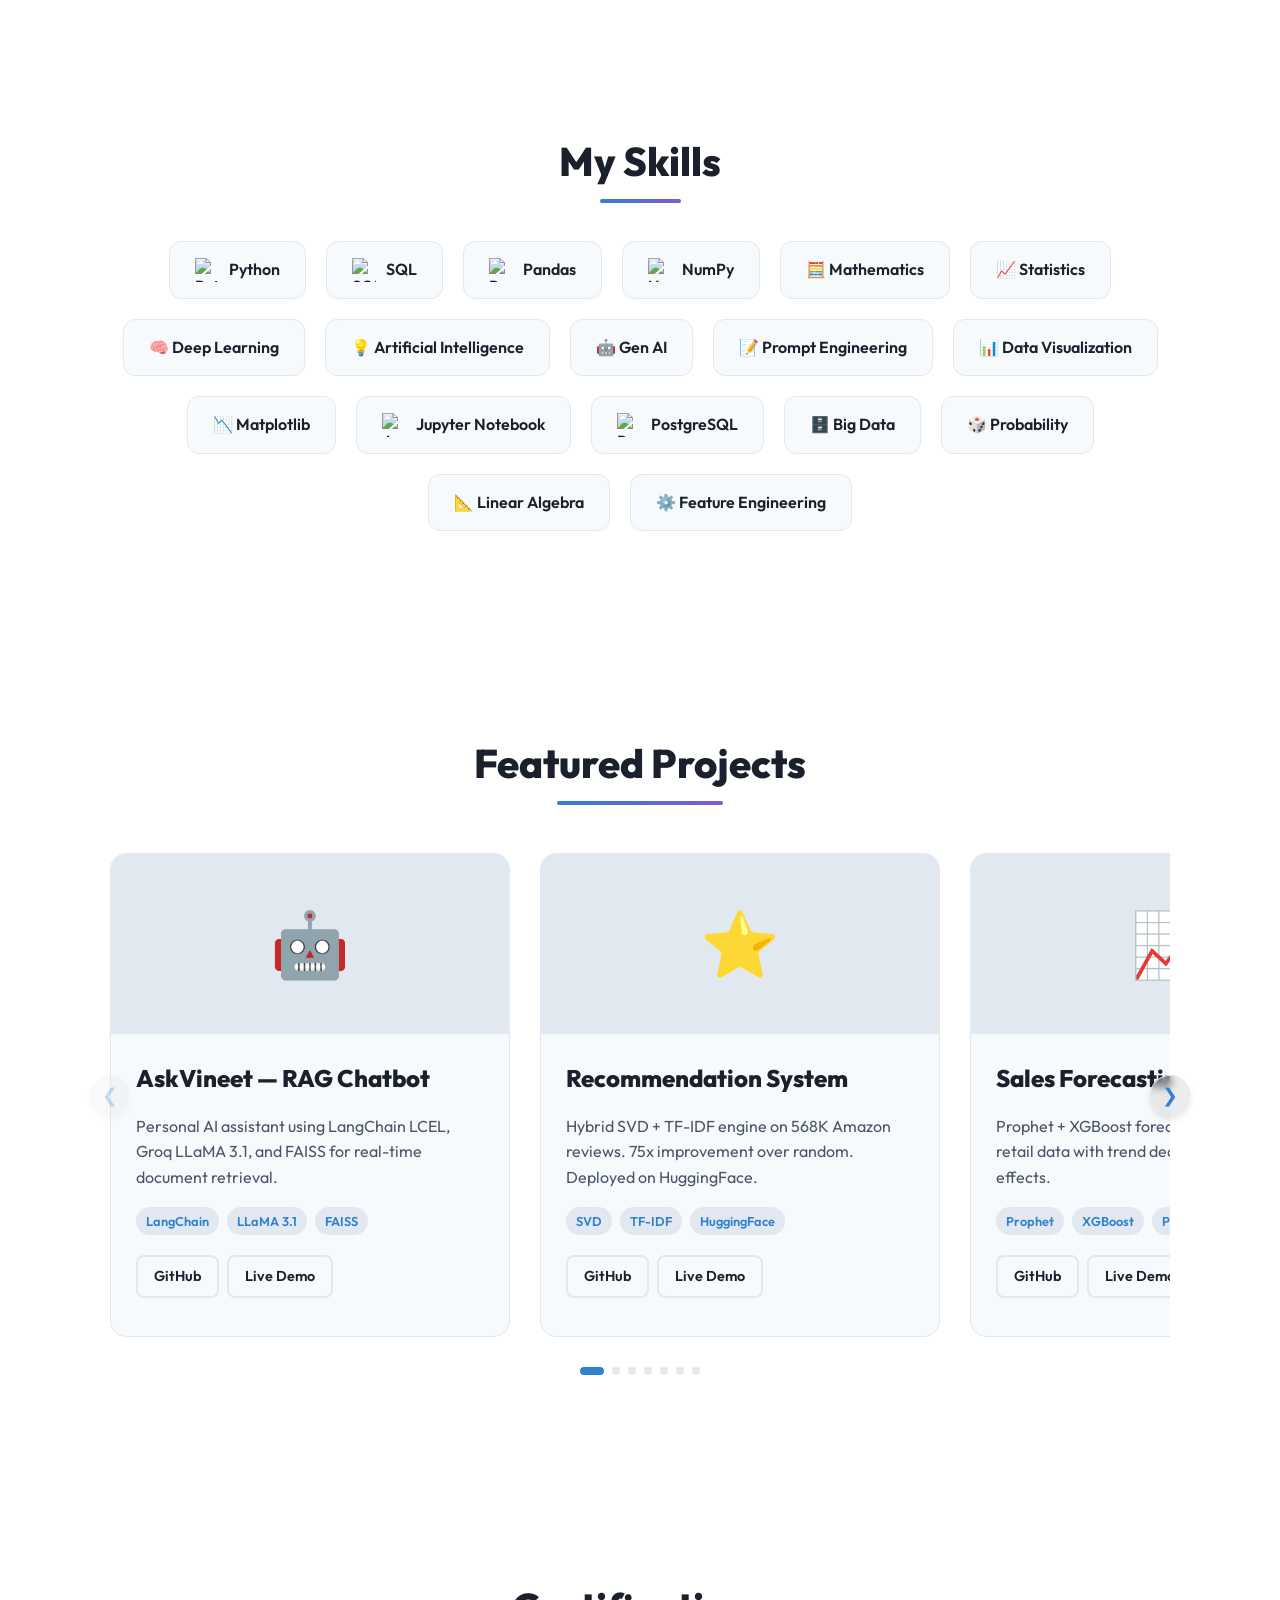
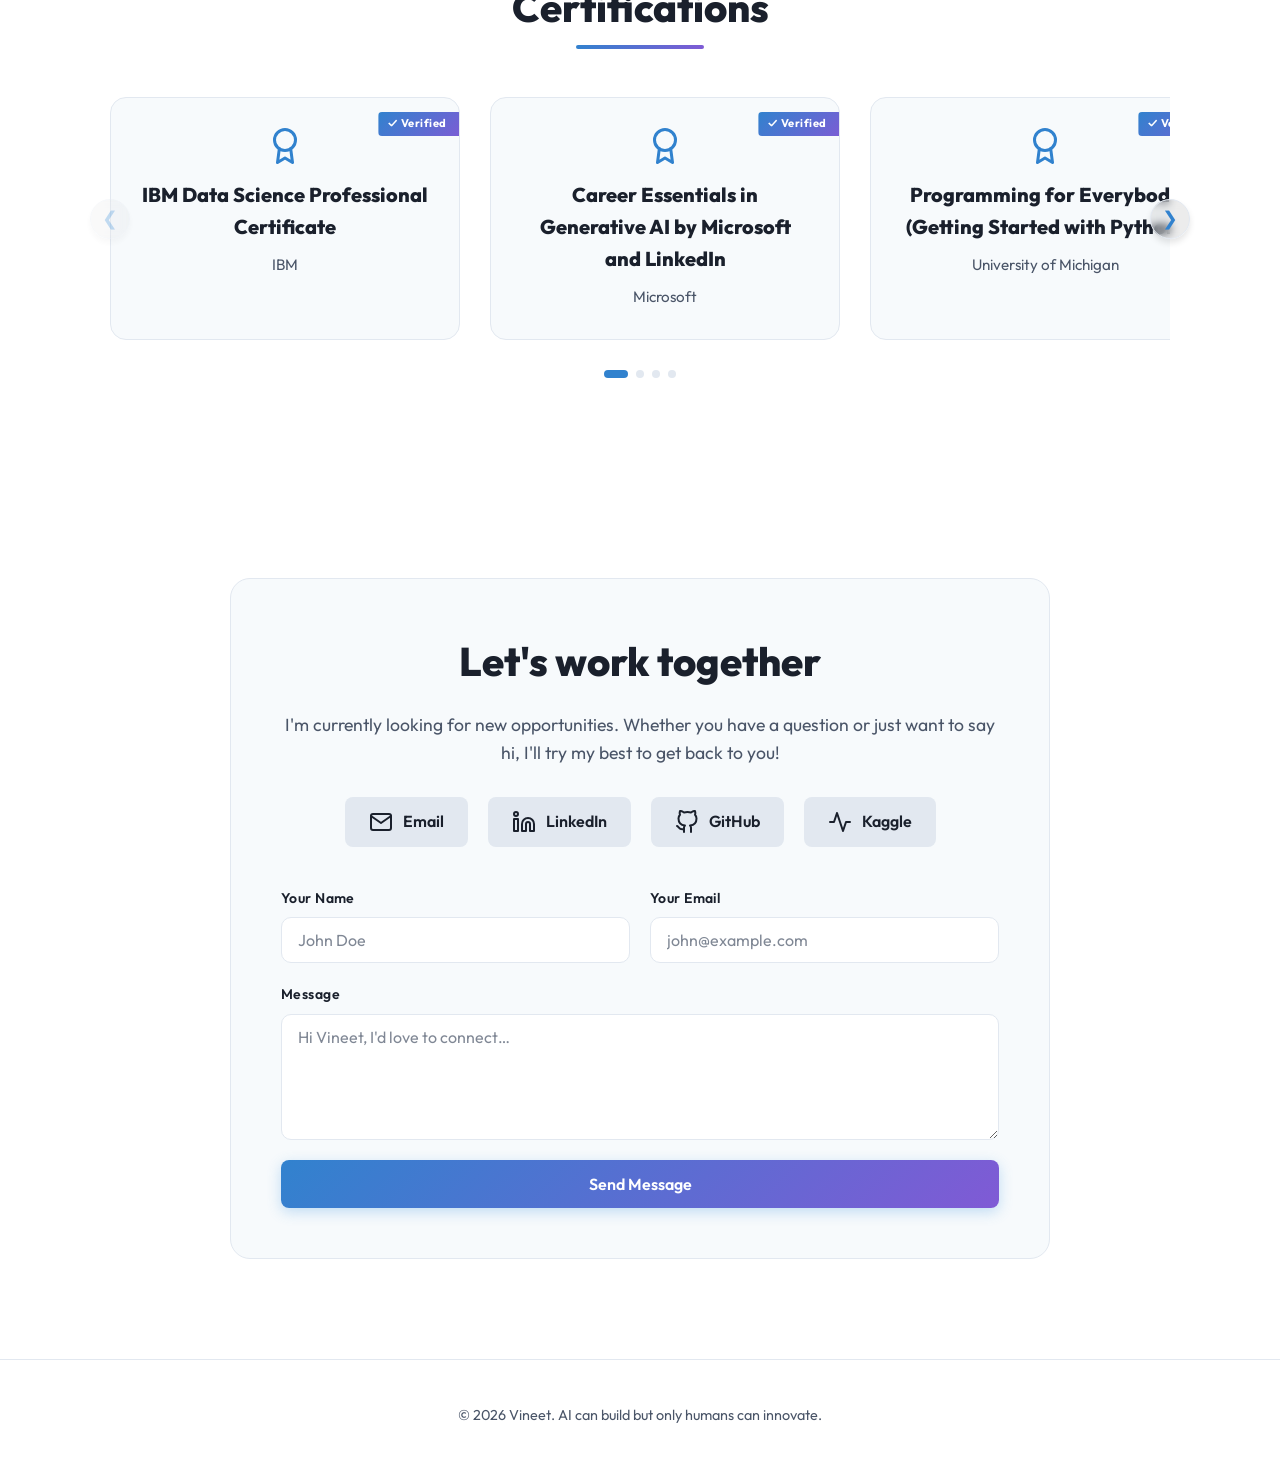
==== commit 3752125d: "Update index.html" ====
--- a/index.html
+++ b/index.html
@@ -156,12 +156,12 @@
                 </div>
             </div>
         </div>
-        <div class="education-card">
+                <div class="education-card">
                 <div class="education-icon">🎓</div>
                 <div class="education-info">
-                    <h3>B.E. — Electronics & Communications Engineering</h3>
-                    <p class="institution">Dayananda Sagar College of Engineering, Bangalore</p>
-                    <p class="duration">2017 - 2021</p>
+                    <h3>IBM Data Science Professional Certificate</h3>
+                    <p class="institution">IBM </p>
+                    <p class="duration">2025-2026</p>
                     <p class="description">Grade: A</p>
                 </div>
             </div>
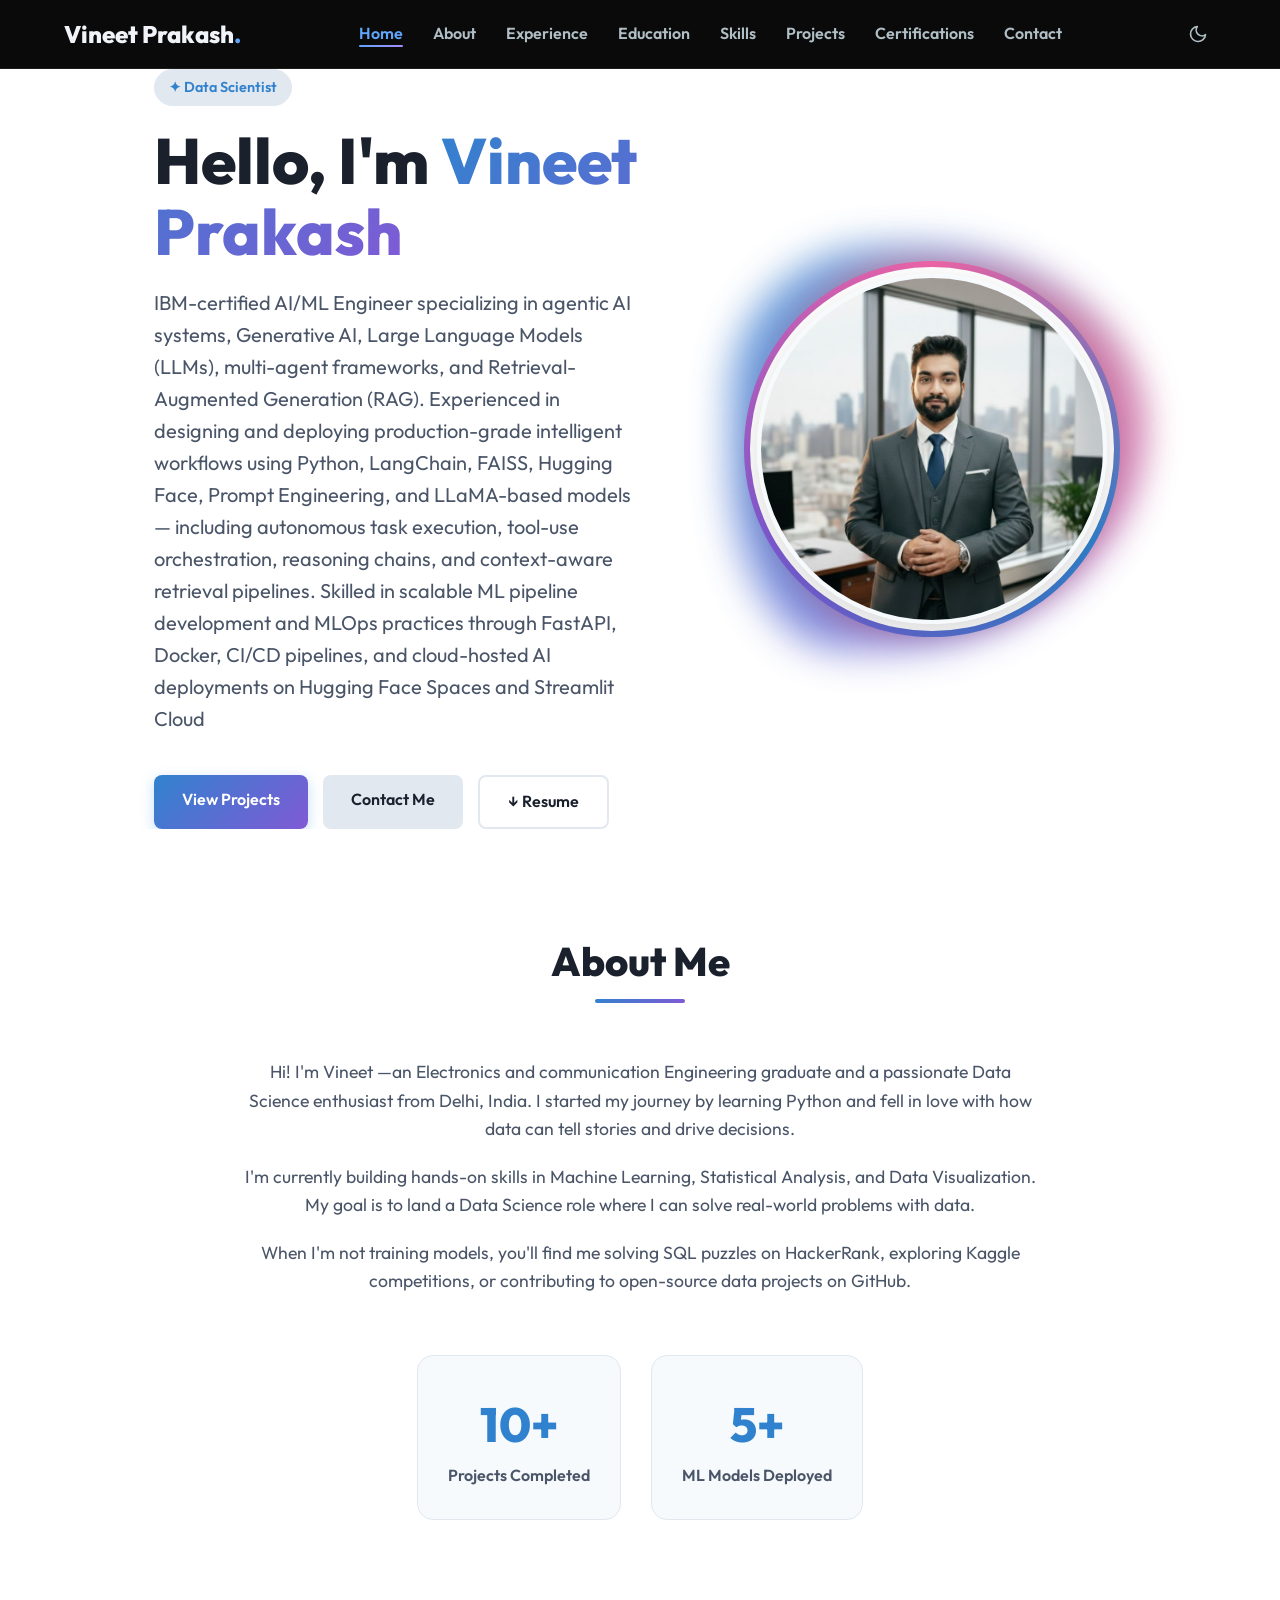
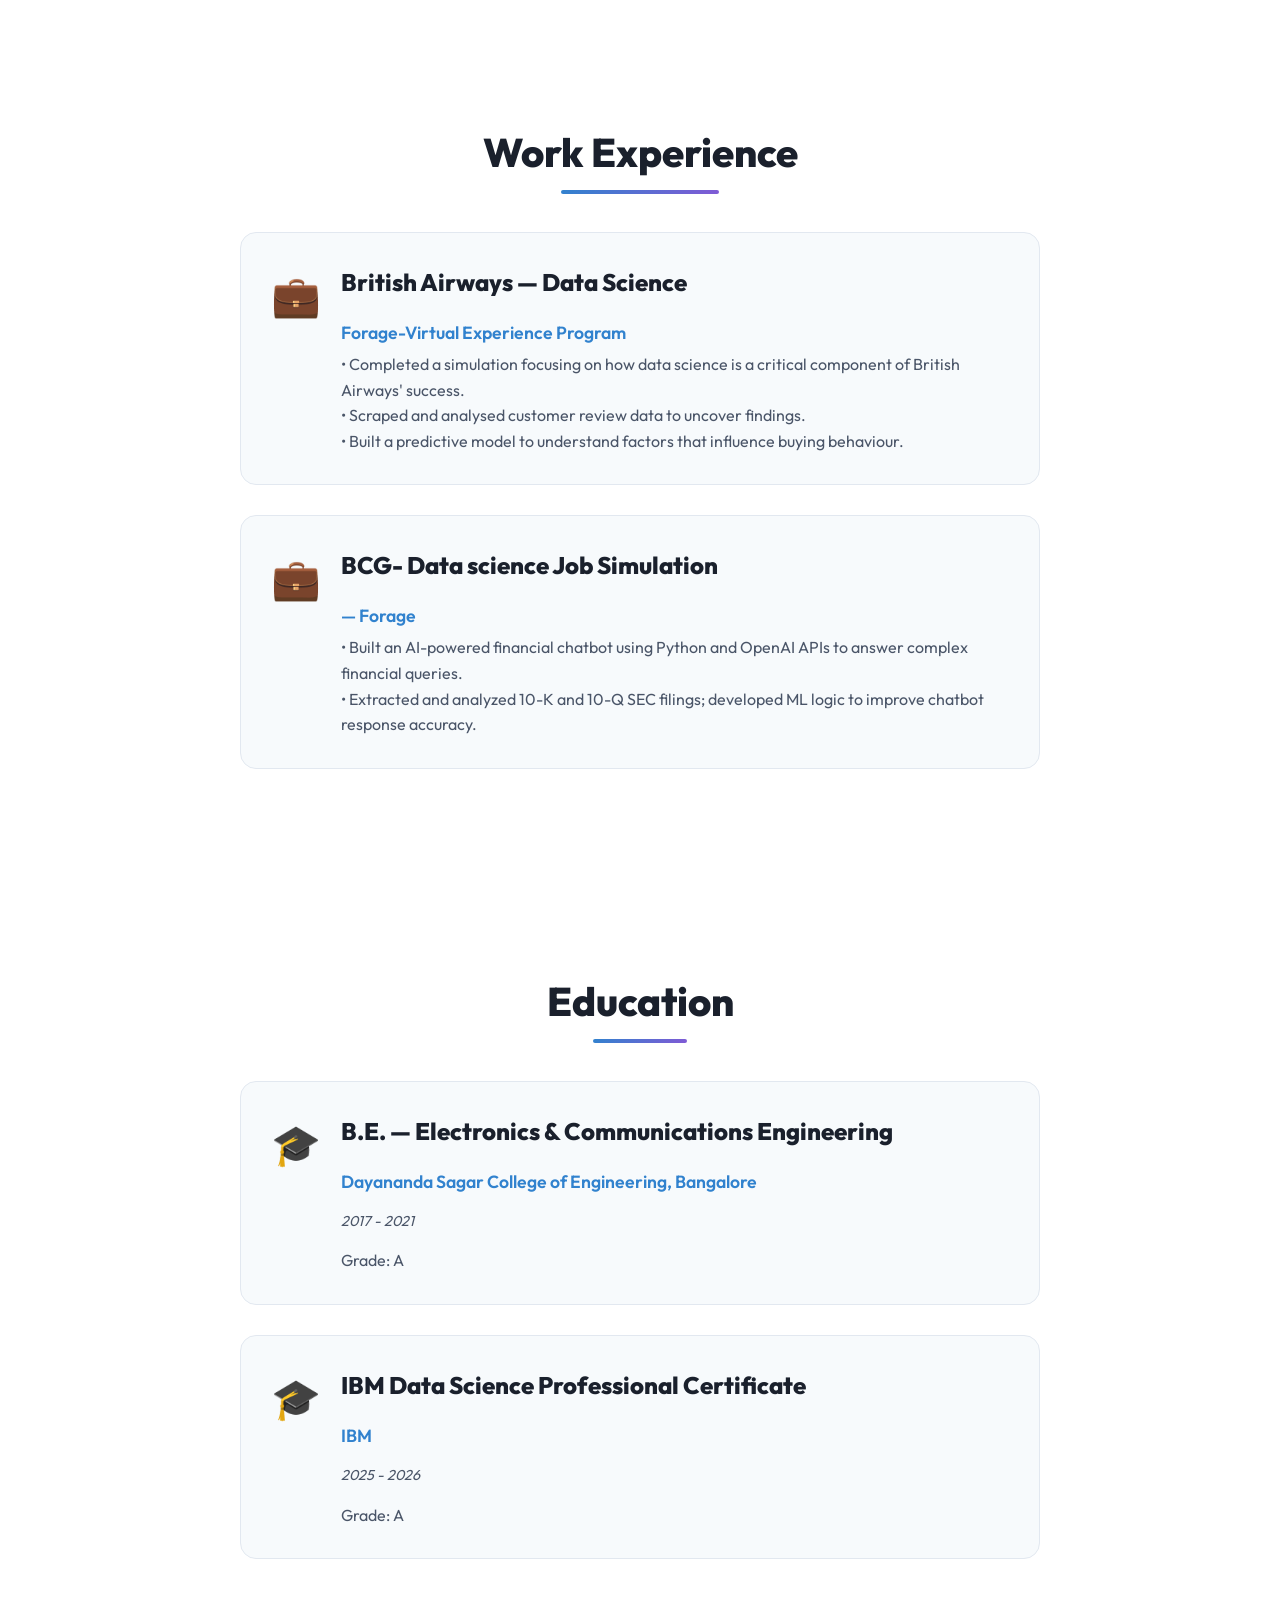
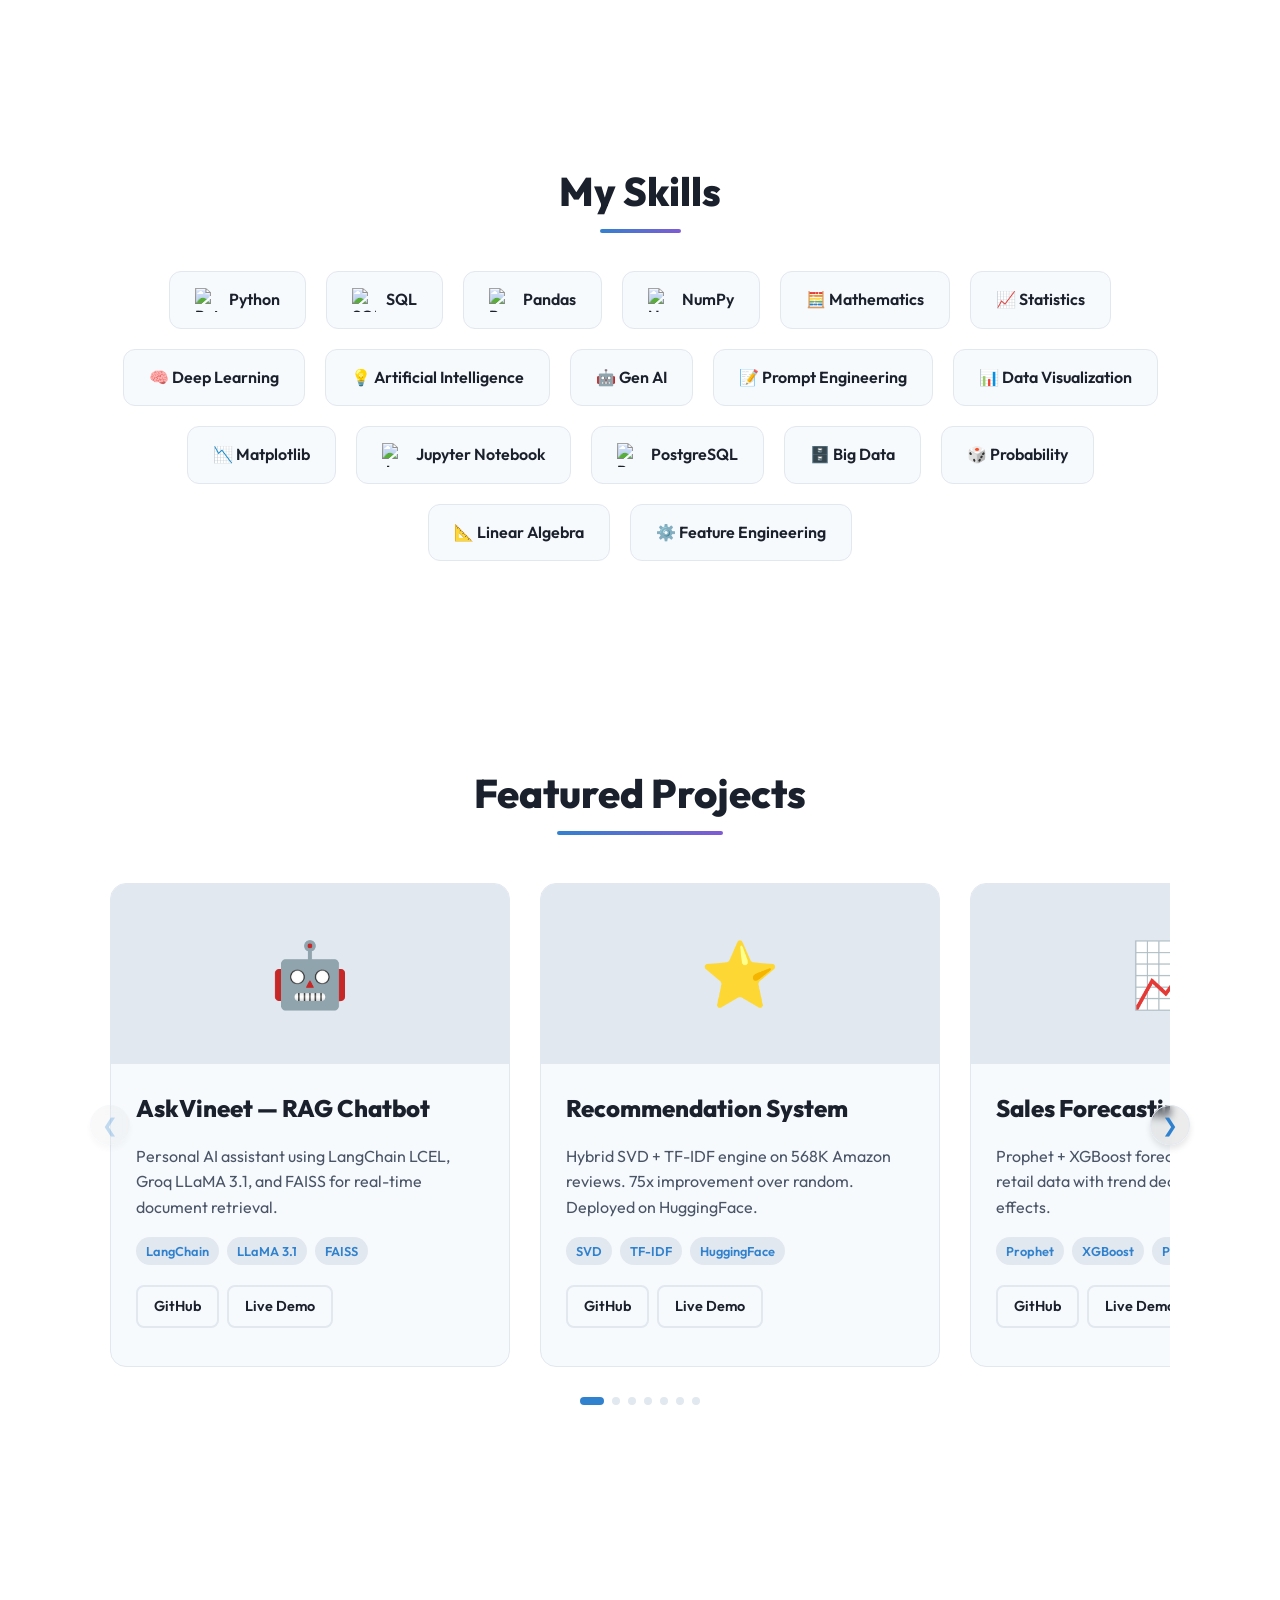
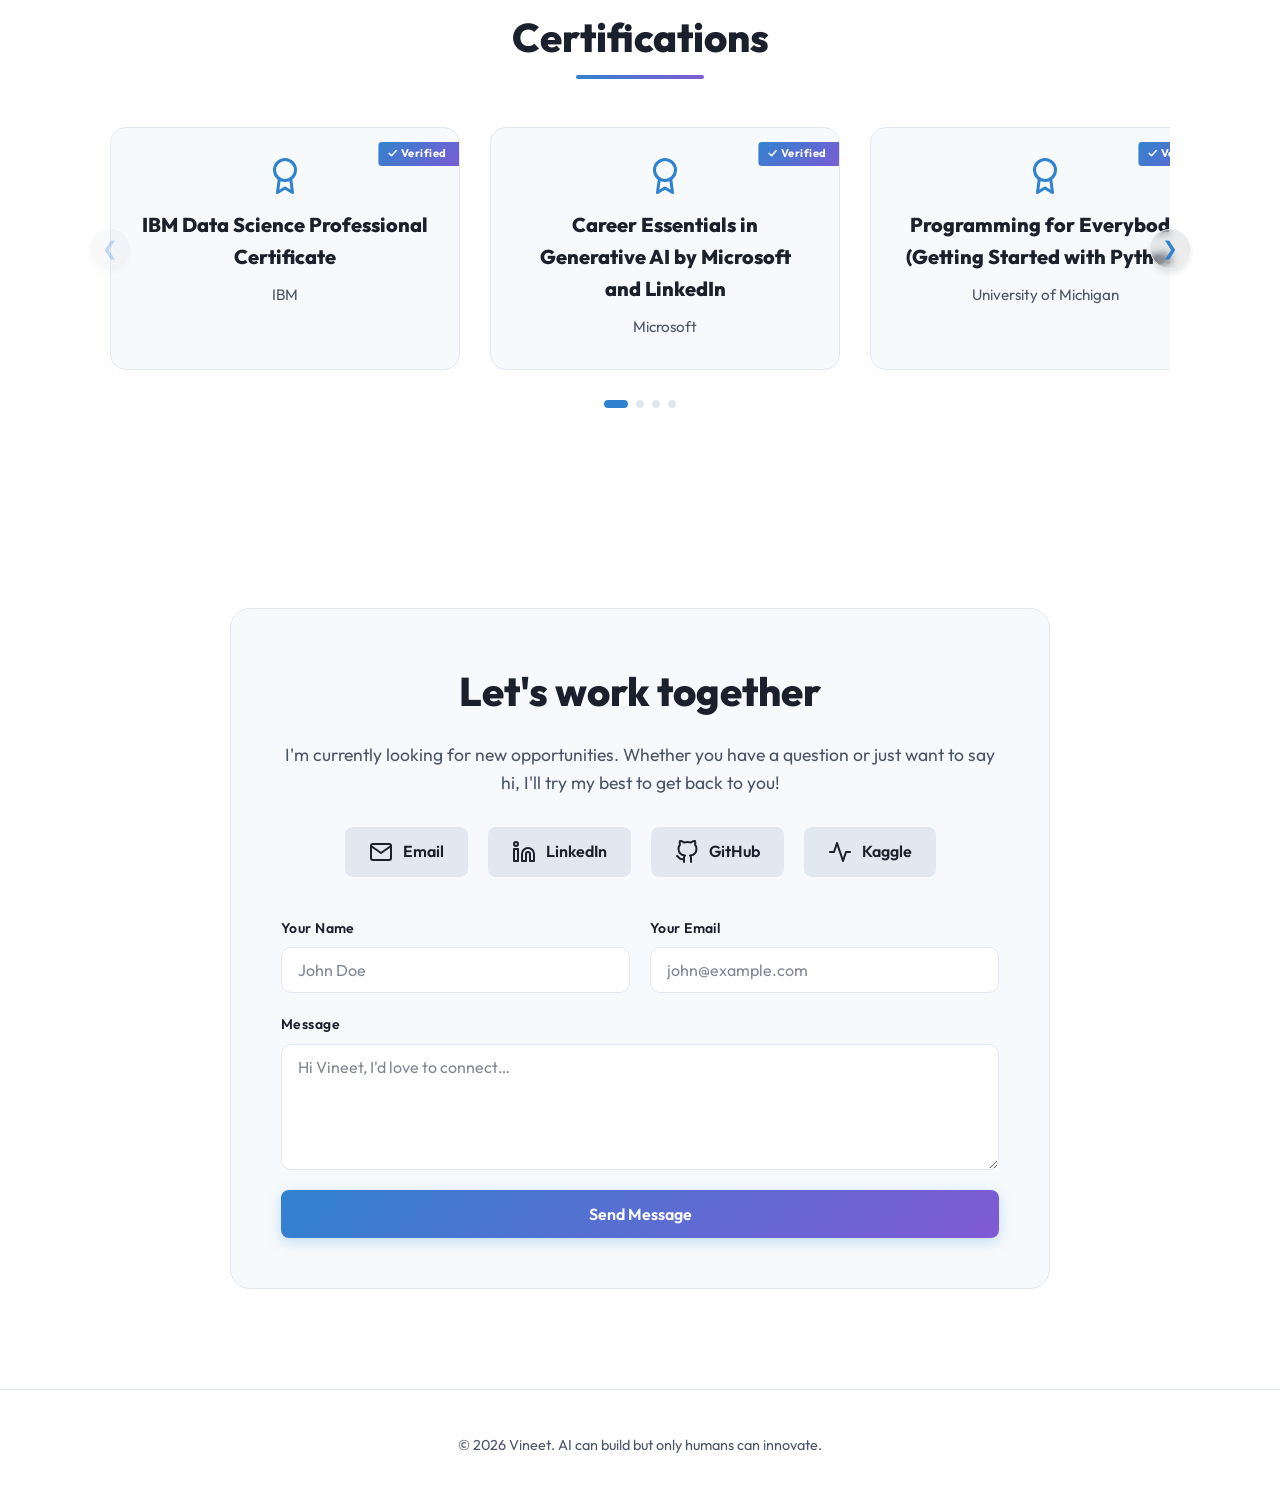
==== commit bc43a2d8: "Update index.html" ====
--- a/index.html
+++ b/index.html
@@ -144,29 +144,34 @@
 
     <!-- ================= EDUCATION ================= -->
     <section id="education" class="education section">
-        <h2 class="section-title">Education</h2>
-        <div class="education-grid">
-            <div class="education-card">
-                <div class="education-icon">🎓</div>
-                <div class="education-info">
-                    <h3>B.E. — Electronics & Communications Engineering</h3>
-                    <p class="institution">Dayananda Sagar College of Engineering, Bangalore</p>
-                    <p class="duration">2017 - 2021</p>
-                    <p class="description">Grade: A</p>
-                </div>
-            </div>
-        </div>
-                <div class="education-card">
-                <div class="education-icon">🎓</div>
-                <div class="education-info">
-                    <h3>IBM Data Science Professional Certificate</h3>
-                    <p class="institution">IBM </p>
-                    <p class="duration">2025-2026</p>
-                    <p class="description">Grade: A</p>
-                </div>
-            </div>
-        </div>
-    </section>
+    <h2 class="section-title">Education</h2>
+
+    <div class="education-grid">
+
+        <div class="education-card">
+            <div class="education-icon">🎓</div>
+            <div class="education-info">
+                <h3>B.E. — Electronics & Communications Engineering</h3>
+                <p class="institution">
+                    Dayananda Sagar College of Engineering, Bangalore
+                </p>
+                <p class="duration">2017 - 2021</p>
+                <p class="description">Grade: A</p>
+            </div>
+        </div>
+
+        <div class="education-card">
+            <div class="education-icon">🎓</div>
+            <div class="education-info">
+                <h3>IBM Data Science Professional Certificate</h3>
+                <p class="institution">IBM</p>
+                <p class="duration">2025 - 2026</p>
+                <p class="description">Grade: A</p>
+            </div>
+        </div>
+
+    </div>
+</section>
 
     <!-- ================= SKILLS ================= -->
     <section id="skills" class="skills section">
